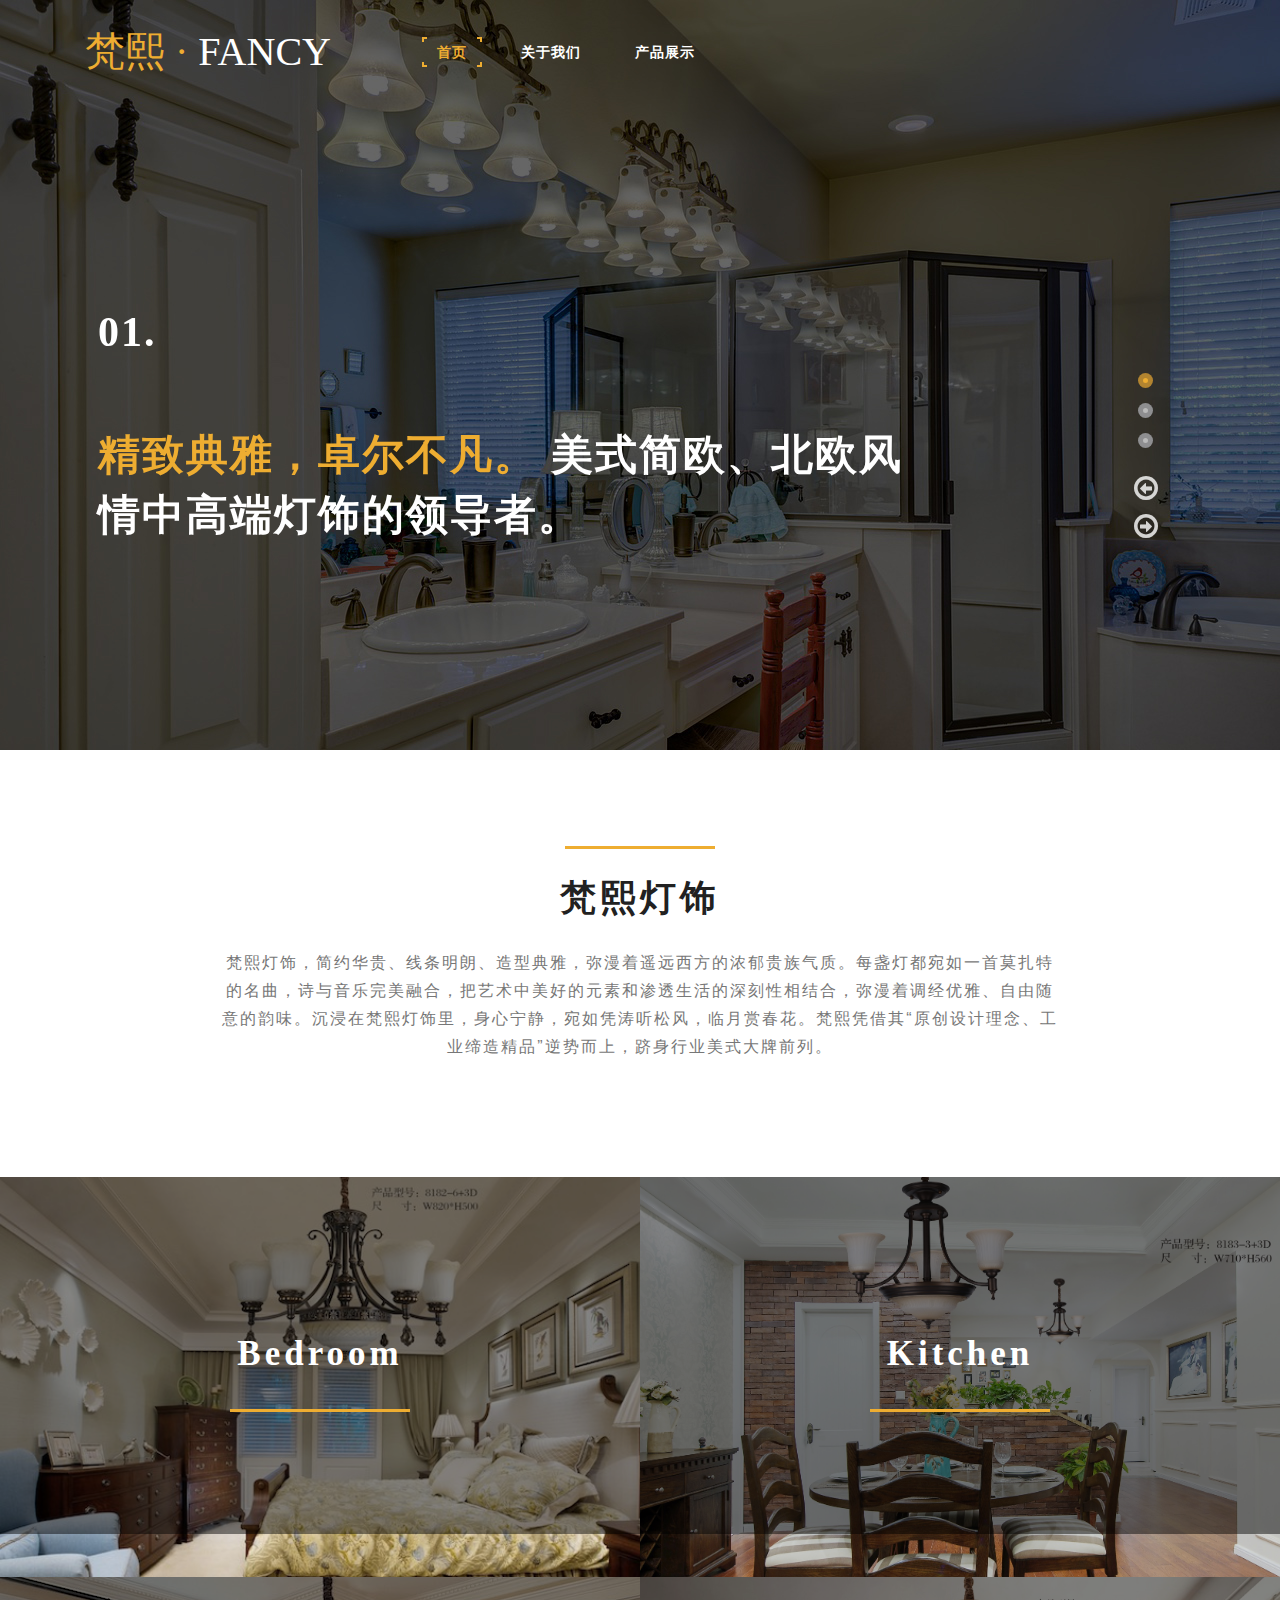
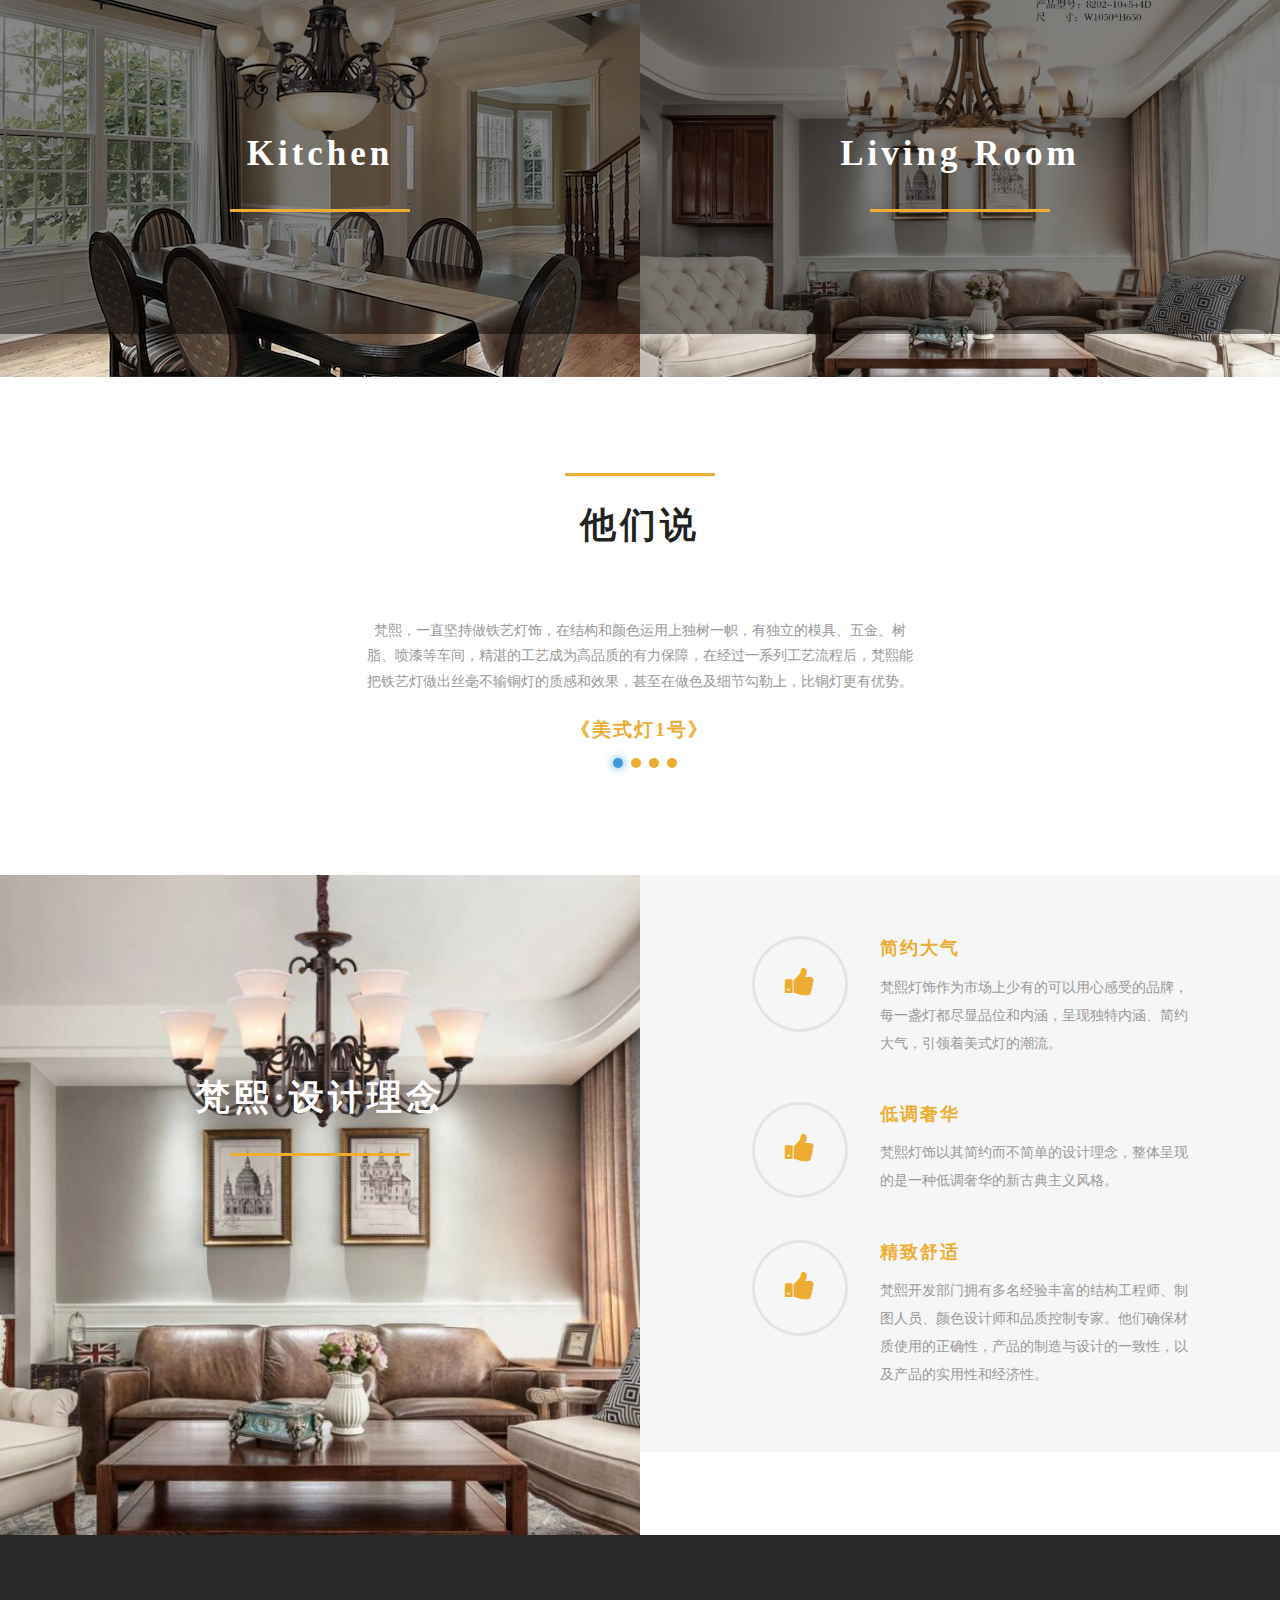
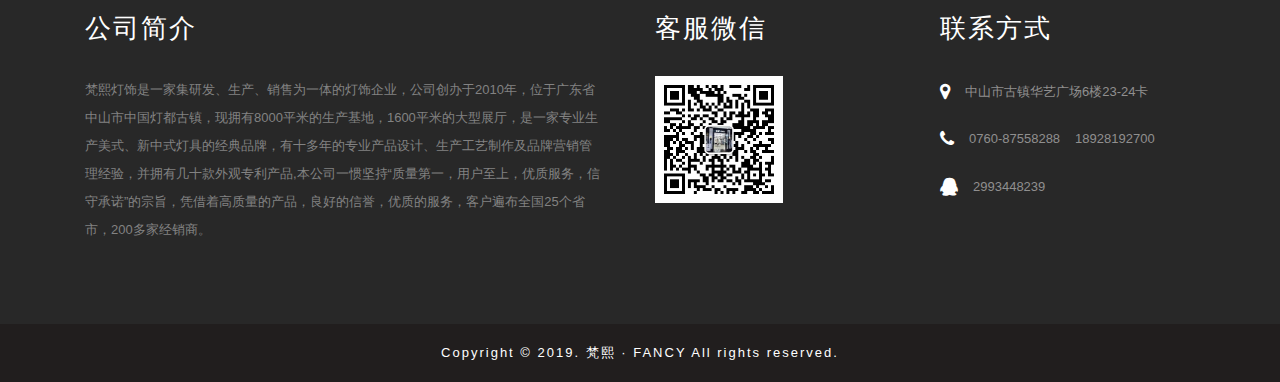
==== index.html @ ab79c202 "first" ====
<!DOCTYPE html>
<html lang="en">
<head>
<title>梵熙灯饰</title>
<!-- custom-theme -->
<meta name="viewport" content="width=device-width, initial-scale=1">
<meta http-equiv="Content-Type" content="text/html; charset=utf-8" />
<meta name="keywords" content="" />
<script type="application/x-javascript"> addEventListener("load", function() { setTimeout(hideURLbar, 0); }, false);
		function hideURLbar(){ window.scrollTo(0,1); } </script>
<!-- //custom-theme -->
<link href="css/bootstrap.css" rel="stylesheet" type="text/css" media="all" />
<link href="css/style.css" rel="stylesheet" type="text/css" media="all" />
<link rel="stylesheet" href="css/flexslider.css" type="text/css" media="screen" property="" />
<!-- js -->
<script type="text/javascript" src="js/jquery-2.1.4.min.js"></script>
<!-- //js -->
<!-- font-awesome-icons -->
<link href="css/font-awesome.css" rel="stylesheet"> 
<!-- //font-awesome-icons -->
<!-- <link href="http://fonts.googleapis.com/css?family=Shadows+Into+Light+Two&amp;subset=latin-ext" rel="stylesheet">
<link href="http://fonts.googleapis.com/css?family=Cinzel" rel="stylesheet">      -->         
</head>
	
<body>
<!-- banner -->
	<div class="banner">
		<div class="container">	
			<nav class="navbar navbar-default">
				<div class="navbar-header navbar-left">
					<button type="button" class="navbar-toggle collapsed" data-toggle="collapse" data-target="#bs-example-navbar-collapse-1">
						<span class="sr-only">Toggle navigation</span>
						<span class="icon-bar"></span>
						<span class="icon-bar"></span>
						<span class="icon-bar"></span>
					</button>
					<h1><a class="navbar-brand" href="index.html">梵熙 · <span> FANCY </span></a></h1>
				</div>
				<!-- Collect the nav links, forms, and other content for toggling -->
				<div class="collapse navbar-collapse navbar-right" id="bs-example-navbar-collapse-1">
					<nav>
							<ul class="nav navbar-nav link-effect-14" id="link-effect-14">
								<li class="active"><a href="index.html"><span>首页</span></a></li>
								<li><a href="services.html"><span>关于我们</span></a></li>
								<li><a href="gallery.html"><span>产品展示</span></a></li>
							</ul>
					</nav>	
				</div>
			</nav>
			<div class="w3_agile_banner_info">
				<section class="slider">
					<div class="flexslider">
						<ul class="slides">
							<li>
								<div class="agile_banner_info_grid">
									<p>01.</p>
									<div class="agile_banner_info_grid_pos">
										<p><span>精致典雅，卓尔不凡。</span> 美式简欧、北欧风情中高端灯饰的领导者。</p>
									</div>
								</div>
							</li>
							<li>
								<div class="agile_banner_info_grid">
									<p>02.</p>
									<div class="agile_banner_info_grid_pos">
										<p><span>美式灯后起之秀</span>梵熙签约世界照明传媒杂志《美式灯1号》，使美式灯王国新增一支劲旅</p>
									</div>
								</div>
							</li>
							<li>
								<div class="agile_banner_info_grid">
									<p>03.</p>
									<div class="agile_banner_info_grid_pos">
										<p><span>不期而遇，</span>一见倾心 </p>
									</div>
								</div>
							</li>
						</ul>
					</div>
				</section>			
			</div>
		</div>
	</div>
<!-- //banner -->
<!-- welcome -->
 	<div class="welcome">
		  <div class="container">
				<div class="ab-w3l-spa">
					<label class="wel"></label>
					<h2 class="w3ls_head">梵熙灯饰 </h2>
					<p>梵熙灯饰，简约华贵、线条明朗、造型典雅，弥漫着遥远西方的浓郁贵族气质。每盏灯都宛如一首莫扎特的名曲，诗与音乐完美融合，把艺术中美好的元素和渗透生活的深刻性相结合，弥漫着调经优雅、自由随意的韵味。沉浸在梵熙灯饰里，身心宁静，宛如凭涛听松风，临月赏春花。梵熙凭借其“原创设计理念、工业缔造精品”逆势而上，跻身行业美式大牌前列。</p> 
				</div>
		   </div>
    </div>
<!-- //welcome -->
<!-- cruise -->
	<div class="cruise-w3-agile">
		<div class="col-md-6 cruise-w3-agile-left">
			<div class="cruise-w3-agile-top">
<!-- 				<label class="cru"></label> -->
				<h3>Bedroom</h3>
				<label class="cru"></label>
			</div>
		</div>
		<div class="col-md-6 cruise-w3-agile-right">
			<div class="cruise-w3-agile-top">
<!-- 				<label class="cru"></label> -->
				<h3>Kitchen</h3>
				<label class="cru"></label>
			</div>
		</div>
		<div class="col-md-6 cruise-w3-agile-left-1">
			<div class="cruise-w3-agile-top">
<!-- 				<label class="cru"></label> -->
				<h3>Kitchen</h3>
				<label class="cru"></label>
			</div>
		</div>
		<div class="col-md-6 cruise-w3-agile-right-1">
			<div class="cruise-w3-agile-top">
<!-- 				<label class="cru"></label> -->
				<h3>Living Room</h3>
				<label class="cru"></label>
			</div>
		</div>
		<div class="clearfix"></div>
	</div>
<!-- //cruise -->
<!-- testimonials -->
	<div class="testimonials">
		<div class="container">
		<label class="wel"></label>
			<h3 class="w3ls_head">他们说</h3>
			<div class="testimonials-grids">
				<div class="wmuSlider example1 animated wow slideInUp" data-wow-delay=".5s">
					<div class="wmuSliderWrapper">
						<article style="position: absolute; width: 100%; opacity: 0;"> 
							<div class="banner-wrap">
								<div class="testimonials-grid">

									<div class="testimonials-grid-right">
										<p>梵熙，一直坚持做铁艺灯饰，在结构和颜色运用上独树一帜，有独立的模具、五金、树脂、喷漆等车间，精湛的工艺成为高品质的有力保障，在经过一系列工艺流程后，梵熙能把铁艺灯做出丝毫不输铜灯的质感和效果，甚至在做色及细节勾勒上，比铜灯更有优势。</p>
										<h4>《美式灯1号》</h4>
									</div>
									<div class="clearfix"> </div>
								</div>
							</div>
						</article>
						<article style="position: absolute; width: 100%; opacity: 0;"> 
							<div class="banner-wrap">
								<div class="testimonials-grid">
									<div class="testimonials-grid-right">
										<p>工艺上的独具匠心和品质上的精益求精，使梵熙现在已经成为美式灯的经典品牌。</p>
										<h4>Design Concept</h4>
									</div>
									<div class="clearfix"> </div>
								</div>
							</div>
						</article>
						<article style="position: absolute; width: 100%; opacity: 0;"> 
							<div class="banner-wrap">
								<div class="testimonials-grid">
									<div class="testimonials-grid-right">
										<p>梵熙灯饰作为市场上少有的可以用心感受的品牌，每一盏灯都尽显品位和内涵，呈现独特内涵、简约大气，引领着美式灯的潮流，每盏灯都拥有外观设计专利，在这美式灯行业绝对是首屈一指。</p>
										<h4>Design Concept</h4>
									</div>
									<div class="clearfix"> </div>
								</div>
							</div>
						</article>
						<article style="position: absolute; width: 100%; opacity: 0;"> 
							<div class="banner-wrap">
								<div class="testimonials-grid">
									<div class="testimonials-grid-right">
										<p>梵熙灯饰以其简约而不简单的设计理念，整体呈现的是一种低调奢华的新古典主义风格。</p>
										<h4>Design Concept</h4>
									</div>
									<div class="clearfix"> </div>
								</div>
							</div>
						</article>
					</div>
				</div>
					<script src="js/jquery.wmuSlider.js"></script> 
						<script>
							$('.example1').wmuSlider();         
						</script> 
			</div>
		</div>
	</div>
<!-- //testimonials -->
<!-- services -->
<div class="services">
		
			<div class="agileits_heading_section">
			<div class="w3layouts_skills_grids w3layouts_featured_services_grids">
				<div class="col-md-6 w3_featured_services_right">
					<div class="w3_featured-top">
<!-- 						<label class="cru"></label> -->
						<h3>梵熙·设计理念</h3>
						<label class="cru"></label>
					</div>
				</div>
				<div class="col-md-6 w3_featured_services_left">
					<div class="w3_featured_services_left_grid">
						<div class="col-xs-4 w3_featured_services_left_gridl">
							<div class="hi-icon-wrap hi-icon-effect-9 hi-icon-effect-9a">
								<i class="hi-icon fa-thumbs-up"> </i>
							</div>
						</div>
						<div class="col-xs-8 w3_featured_services_left_gridr">
							<h4>简约大气</h4>
							<p>梵熙灯饰作为市场上少有的可以用心感受的品牌，每一盏灯都尽显品位和内涵，呈现独特内涵、简约大气，引领着美式灯的潮流。</p>
						</div>
						<div class="clearfix"> </div>
					</div>
					
					<div class="w3_featured_services_left_grid">
						<div class="col-xs-4 w3_featured_services_left_gridl">
							<div class="hi-icon-wrap hi-icon-effect-9 hi-icon-effect-9a">
								<i class="hi-icon fa-thumbs-up"> </i>
							</div>
						</div>
						<div class="col-xs-8 w3_featured_services_left_gridr">
							<h4>低调奢华</h4>
							<p>梵熙灯饰以其简约而不简单的设计理念，整体呈现的是一种低调奢华的新古典主义风格。</p>
						</div>
						<div class="clearfix"> </div>
					</div>
					<div class="w3_featured_services_left_grid">
						<div class="col-xs-4 w3_featured_services_left_gridl">
							<div class="hi-icon-wrap hi-icon-effect-9 hi-icon-effect-9a">
								<i class="hi-icon fa-thumbs-up"> </i>
							</div>
						</div>
						<div class="col-xs-8 w3_featured_services_left_gridr">
							<h4>精致舒适</h4>
							<p>梵熙开发部门拥有多名经验丰富的结构工程师、制图人员、颜色设计师和品质控制专家。他们确保材质使用的正确性，产品的制造与设计的一致性，以及产品的实用性和经济性。</p>
						</div>
						<div class="clearfix"> </div>
					</div>
					
				</div>
				
				<div class="clearfix"> </div>
			</div>
	
	</div>
<!-- //services -->

<!-- footer -->
	<div class="w3ls-footer-grids">
				<div class="container">
					<div class="col-md-6 w3l-footer one">
						<h3>公司简介</h3>
						<p>  梵熙灯饰是一家集研发、生产、销售为一体的灯饰企业，公司创办于2010年，位于广东省中山市中国灯都古镇，现拥有8000平米的生产基地，1600平米的大型展厅，是一家专业生产美式、新中式灯具的经典品牌，有十多年的专业产品设计、生产工艺制作及品牌营销管理经验，并拥有几十款外观专利产品,本公司一惯坚持“质量第一，用户至上，优质服务，信守承诺”的宗旨，凭借着高质量的产品，良好的信誉，优质的服务，客户遍布全国25个省市，200多家经销商。</p>
						<div class="clearfix"></div>
					</div>
<!-- 					<div class="col-md-3 w3l-footer one tweet">
						<h3>Tweets</h3>
						<ul>
							<li>
								<a href="#"><i class="fa fa-twitter"></i>Sed ut perspiciatis unde omnis iste natus error sit voluptatem accus.
								<i>http//example.com</i></a>
								<span>About 15 minutes ago<span>
							</span></span></li>
							<li>
								<a href="#"> <i class="fa fa-twitter"></i>Nemo enim ipsam voluptatem quia voluptas sit aspernatur aut odit. 
								<i>http//example.com</i></a>
								<span>About a day ago<span>
							</span></span></li>
						</ul>
					</div> -->
					<div class="col-md-3 w3l-footer two">
						<h3>客服微信</h3>
					
						<img src="images/qrcode.jpeg" alt="" style="width: 50%; height:50%"/> 
					</div>
					<div class="col-md-3 w3l-footer three">
						<h3>联系方式</h3>
						<ul>
							<li><i class="fa fa-map-marker"></i><p> 中山市古镇华艺广场6楼23-24卡</p>
								<div class="clearfix"></div> </li>
							<li><i class="fa fa-phone"></i><p>0760-87558288</p><p>18928192700
							</p>
							 <div class="clearfix"></div> </li>
							<li><i class="fa fa-qq"></i><p>2993448239
							</p> <div class="clearfix"></div> </li>
							
						</ul>
					</div>
					<div class="clearfix"></div>
				</div>
			</div>
			<div class="copy-right-grids">
				<div class="container">
					<div class="copy-left">
							<p class="footer-gd">Copyright &copy; 2019.  梵熙 · FANCY All rights reserved.</p>
					</div>
					<div class="clearfix"></div>
				</div>
			</div>

<!-- //footer-->

<!-- flexSlider -->
	<script defer src="js/jquery.flexslider.js"></script>
	<script type="text/javascript">
		$(window).load(function(){
		  $('.flexslider').flexslider({
			animation: "slide",
			start: function(slider){
			  $('body').removeClass('loading');
			}
		  });
		});
  </script>
<!-- //flexSlider -->
<!-- for bootstrap working -->
	<script src="js/bootstrap.js"></script>
<!-- //for bootstrap working -->
<!-- start-smoth-scrolling -->
<script type="text/javascript" src="js/move-top.js"></script>
<script type="text/javascript" src="js/easing.js"></script>
<script type="text/javascript">
	jQuery(document).ready(function($) {
		$(".scroll").click(function(event){		
			event.preventDefault();
			$('html,body').animate({scrollTop:$(this.hash).offset().top},1000);
		});
	});
</script>
<!-- start-smoth-scrolling -->
<!-- here stars scrolling icon -->
	<script type="text/javascript">
		$(document).ready(function() {
			/*
				var defaults = {
				containerID: 'toTop', // fading element id
				containerHoverID: 'toTopHover', // fading element hover id
				scrollSpeed: 1200,
				easingType: 'linear' 
				};
			*/
								
			$().UItoTop({ easingType: 'easeOutQuart' });
								
			});
	</script>
<!-- //here ends scrolling icon -->
</body>
</html>
---- css/style.css ----
html, body{
    font-size: 100%;
	font-family: 'Karla', sans-serif;
	background:#ffffff;
	margin: 0;
}
p,ul li,ol li{
	margin:0;
	font-size:14px;
}
h1,h2,h3,h4,h5,h6{
	font-family: 'Cinzel', serif;
	margin:0;
}
ul,label{
	margin:0;
	padding:0;
}
body a:hover{
	text-decoration:none;
}
input[type="submit"],input[type="reset"],a,.w3_agile_service_more a i{
	-webkit-transition: 0.5s ease-in;
    -moz-transition: 0.5s ease-in;
    -ms-transition: 0.5s ease-in;
    -o-transition: 0.5s ease-in;
    transition:0.5s ease-in;
}
a:focus{
	outline:none;
}
/*-- banner --*/
.banner{
	background:url(../images/banner.jpg) no-repeat 0px 0px;
	background-size:cover;
	-webkit-background-size:cover;
	-moz-background-size:cover;
	-o-background-size:cover;
	-ms-background-size:cover;
	min-height:750px;
	position: relative;
}
.banner1{
	background:url(../images/banner.jpg) no-repeat 0px 0px;
	background-size:cover;
	-webkit-background-size:cover;
	-moz-background-size:cover;
	-o-background-size:cover;
	-ms-background-size:cover;
	min-height:300px;
	position: relative;
}
/*-- nav --*/
nav.navbar.navbar-default {
    padding: 2em 0;
}
.navbar-brand {
    float: left;
    height: 50px;
    padding: 10px 15px;
    line-height: 20px;
	font-size: 40px;
    color: #fff;
}
/*-- nav --*/
.navbar-default {
    background: none;
    border: none;
}
.navbar {
    margin-bottom: 0;
}
.navbar-collapse {
    padding: 0;
}
.navbar-right {
    margin-right: 0;
}
.navbar-default .navbar-nav > .active > a, .navbar-default .navbar-nav > .active > a:hover, .navbar-default .navbar-nav > .active > a:focus {
    color:#eead31;
    background:none;
}
.navbar-default .navbar-nav > li > a {
    font-weight: 600;
    letter-spacing: 1px;
}
.navbar-nav > li > a {
    margin: 0 0.5em;
    padding:10px 20px;
    text-transform: uppercase;
}
.navbar-default .navbar-nav > li > a:hover{
    color:#eead31;
}
.navbar-default .navbar-nav > li > a:focus {
    color: #fff;
	outline:none;
}
.navbar-right {
    margin:0;
}
.navbar-default .navbar-nav > .open > a, .navbar-default .navbar-nav > .open > a:hover, .navbar-default .navbar-nav > .open > a:focus {
    color:#eead31;
    background: none;
}
.navbar-default .navbar-nav > li > a {
    color: #fff;
}
.navbar-default .navbar-nav  > .active.open > a:focus {
	background:transparent;
	color: #fff;
}
.navbar-default .navbar-brand,.navbar-default .navbar-brand:hover, .navbar-default .navbar-brand:focus {
    color: #eead31;
}
.navbar-brand span {
    color:#fff;
}
.navbar-right {
    float: none !important;
}
.navbar-nav {
    margin:0 0 0 4em;
}
.agile_short_dropdown {
    border-radius: 0;
    background: #ffffff;
    text-align: center;
	padding:0;
	border: none;
}
.agile_short_dropdown li a{
	text-transform:uppercase;
	color:#212121;
	font-size:13px;
	font-weight:600;
	padding: .8em 0;
}
.agile_short_dropdown > li > a:hover{
    color: #fff;
    text-decoration: none;
    background-color:#eead31;
}
/*-- nav-effect --*/
.link-effect-14 a {
  overflow: hidden;
  -moz-transition: ease-out 0.3s;
  -o-transition: ease-out 0.3s;
  -webkit-transition: ease-out 0.3s;
  transition: ease-out 0.3s;
}
.link-effect-14 a span::before {
  width: 5px;
  height: 5px;
  background: transparent;
  content: "";
  position: absolute;
  left: 0;
  top: 0;
  border-top: 2px solid #eead31;
  border-left: 2px solid #eead31;
  -moz-transition: 0.3s;
  -o-transition: 0.3s;
  -webkit-transition: 0.3s;
  transition: 0.3s;
  opacity: 0;
}
.link-effect-14 a span::after {
  width: 5px;
  height: 5px;
  background: transparent;
  content: "";
  position: absolute;
  right: 0;
  bottom: 0;
  border-right: 2px solid #eead31;
  border-bottom: 2px solid #eead31;
  -moz-transition: 0.3s;
  -o-transition: 0.3s;
  -webkit-transition: 0.3s;
  transition: 0.3s;
  opacity: 0;
}
.link-effect-14 a::before {
  width: 5px;
  height: 5px;
  background: transparent;
  content: "";
  position: absolute;
  right: 0;
  top: 0;
  border-right: 2px solid #eead31;
  border-top: 2px solid #eead31;
  -moz-transition: 0.3s;
  -o-transition: 0.3s;
  -webkit-transition: 0.3s;
  transition: 0.3s;
  opacity: 0;
}
.link-effect-14 a::after {
  width: 5px;
  height: 5px;
  background: transparent;
  content: "";
  position: absolute;
  left: 0;
  bottom: 0;
  border-left: 2px solid #eead31;
  border-bottom: 2px solid #eead31;
  -moz-transition: 0.3s;
  -o-transition: 0.3s;
  -webkit-transition: 0.3s;
  transition: 0.3s;
  opacity: 0;
}
.link-effect-14 a:hover::before,.navbar-nav li.active a::before {
  opacity: 1;
  right: 5px;
  top: 5px;
}
.link-effect-14 a:hover::after,.navbar-nav li.active a::after {
  opacity: 1;
  left: 5px;
  bottom: 5px;
}
.link-effect-14 a:hover span::before,.navbar-nav li.active a span::before {
  opacity: 1;
  left: 5px;
  top: 5px;
}
.link-effect-14 a:hover span::after,.navbar-nav li.active a span::after {
  opacity: 1;
  right: 5px;
  bottom: 5px;
}
/*-- //nav-effect --*/
.agileinfo_social_icons{
	float: right;
    margin: 0.4em 0em 0 0;
}
.agileits_social_list li{
	display:inline-block;
}
.agileits_social_list li a{
	width: 30px;
    height: 30px;
    color: #fff;
    text-align: center;
    display: inline-block;
    font-size: 12px;
    border-radius: 25px;
}
.agileits_social_list li a i{
	line-height:2.4em;
}
.agileits_social_list li a:hover{
	color:#fff;
	border: 2px solid #fff;
	background:none;
}
a.w3_agile_facebook{
	background:#3b5998;
	border:2px solid #3b5998;
}
a.agile_twitter{
	background:#1da1f2;
	border:2px solid #1da1f2;
}
a.w3_agile_dribble{
	background:#ea4c89;
	border:2px solid #ea4c89;
}
a.w3_agile_vimeo{
	background:#f26522;
	border:2px solid #f26522;
}
.w3_agile_banner_info{
    margin:10em 0 0;
}
.agile_banner_info_grid{
    padding: 2em;
	width:77%;
}
.agile_banner_info_grid p {
    font-size: 3em;
    font-weight: 700;
    color: #fff;
    text-transform: uppercase;
    letter-spacing: 2px;
    font-family: 'Cinzel', serif;
	margin-bottom:1.5em;
}

.agile_banner_info_grid p span{
	color:#eead31;
}
/*-- //nav --*/
/*-- //banner --*/
/*-- welcome --*/
label.wel {
    background: #eead31;
    width: 150px;
    height: 3px;
    display: block;
    margin: 0 auto 30px;
}
.w3ls_head {
    font-size: 36px;
    color: #212121;
    font-weight: 600;
    margin-bottom: 30px;
    letter-spacing: 4px;
    text-transform: uppercase;
    text-align: center;
}
.welcome {
    padding: 6em 0;
}
.welcome p {
    font-size: 16px;
    letter-spacing: 2px;
    color: #777;
    width: 74%;
    margin: 0 auto 20px;
    line-height: 28px;
    text-align: center;
}
.agileits_w3layouts_more {
    text-align: center;
    margin-top: 3em;
}
.agileits_w3layouts_more a {
    font-size: 15px;
    color: #eead31;
    font-weight: 600;
    text-decoration: none;
    text-transform: uppercase;
    display: inline-block;
    letter-spacing: 2px;
    background: none;
    padding: 14px 36px;
    border: 2px solid #eead31;
}
.agileits_w3layouts_more a:hover {
    background: #eead31;
	border:2px solid #eead31;
	color:#fff;
}
/*-- //welcome --*/
/*-- cruise --*/
.cruise-w3-agile-left {
    background: url(../images/index_1.jpg) no-repeat 0px 0px;
    background-size: cover;
    -webkit-background-size: cover;
    -moz-background-size: cover;
    -o-background-size: cover;
    -ms-background-size: cover;
    min-height:400px;
	padding: 0;
}
.cruise-w3-agile-right {
    background: url(../images/index_2.jpg) no-repeat 0px 0px;
    background-size: cover;
    -webkit-background-size: cover;
    -moz-background-size: cover;
    -o-background-size: cover;
    -ms-background-size: cover;
    min-height:400px;
	padding: 0;
}
.cruise-w3-agile-left-1 {
    background: url(../images/index_3.jpg) no-repeat 0px 0px;
    background-size: cover;
    -webkit-background-size: cover;
    -moz-background-size: cover;
    -o-background-size: cover;
    -ms-background-size: cover;
    min-height:400px;
	padding: 0;
}
.cruise-w3-agile-right-1 {
    background: url(../images/index_4.jpg) no-repeat 0px 0px;
    background-size: cover;
    -webkit-background-size: cover;
    -moz-background-size: cover;
    -o-background-size: cover;
    -ms-background-size: cover;
    min-height:400px;
	padding: 0;
}
.cruise-w3-agile h3 {
    color: #fff;
    font-size: 35px;
    font-weight: 600;
    text-align: center;
    width: 42%;
    line-height: 40px;
    letter-spacing: 4px;
    margin: 0 auto;
    padding: 35px 0;
}
label.cru {
    background: #eead31;
    width: 180px;
    height: 3px;
    display: block;
    margin: 0 auto;
}
.cruise-w3-agile-top {
    padding: 7.65em 0;
    background:rgba(0, 0, 0, 0.47);
}
/*-- //cruise --*/
.modal-header {
    text-align: center;
    font-size: 30px;
    color: #eead31;
	font-family: 'Cinzel', serif;
	font-weight: 600;
}
.modal-body p {
    font-size: 14px;
    color: #777;
    line-height: 28px;
    padding: 20px 0;
}
/*-- testimonials --*/
.testimonials {
    padding: 6em 0;
}
.testimonials-grids {
    width: 80%;
    margin: 3em auto 0;
}
.testimonials-grid-right p {
    padding-left: 0em;
    text-align: center;
    margin: 25px auto;
    width: 61%;
	color:#999;
	font-size:14px;
	line-height:1.8em;
}
.testimonials-grid-right h4 {
    font-size: 1.2em;
    color: #eead31;
    text-align: center;
    font-weight: 600;
    letter-spacing: 2px;
}
.testimonials-grid-left img {
    margin: 0 auto;
}
/*-- wmuslider --*/
.wmuSlider {
	position: relative;
	overflow: hidden;
}
.wmuSlider .wmuSliderWrapper article img {
	/*--max-width: 100%;
	width: auto;
	height: auto;
	display:block;--*/
}
/* Default Skin */
.wmuSliderPagination {
	z-index: 2;
    position: absolute;
    left: 47%;
    bottom: 6%;
}
ul.wmuSliderPagination {
	padding:0;
}
.wmuSliderPagination li {
	float: left;
	margin: 0 8px 0 0;
	list-style-type: none;
}
.wmuSliderPagination a {
	display: block;
    text-indent: -9999px;
    width: 10px;
    height: 10px;
    background: #eead31;
    border-radius: 50px;
    -webkit-border-radius: 50px;
    -moz-border-radius: 50px;
    -o-border-radius: 50px;
	-ms-border-radius: 50px;
}
.wmuSliderPagination a.wmuActive {
	background: #3D99DC;
    box-shadow: 0px 0px 10px #3D99DC;
	-webkit-box-shadow: 0px 0px 10px #3D99DC;
	-moz-box-shadow: 0px 0px 10px #3D99DC;
	-o-box-shadow: 0px 0px 10px #3D99DC;
	-ms-box-shadow: 0px 0px 10px #3D99DC;
}
/* Default Skin */
.wmuGallery .wmuGalleryImage {
	margin-bottom: 10px;
}
.banner-wrap{
	padding:0 0 4em;
}
/*-- //wmuslider --*/
/*-- //testimonials --*/
/*-- featured-services --*/
.w3_featured_services_right {
    background: url(../images/index_bottom.png) no-repeat 0px 0px;
    background-size: cover;
    -webkit-background-size: cover;
    -moz-background-size: cover;
    -o-background-size: cover;
    -ms-background-size: cover;
    min-height:660px;
}
.w3_featured_services_left {
    background: #f6f6f6;
    padding: 4em 15em 4em 5em;
}
.w3_featured_services_left_gridr h4 {
    font-size: 1.1em;
    color: #eead31;
    text-transform: uppercase;
    letter-spacing: 2px;
    font-weight: 600;
}
.w3_featured_services_left_gridr p{
	margin:1em 0 0;
	color:#999;
	line-height:2em;
}
.hi-icon {
	display: inline-block;
    width: 90px;
    height: 90px;
    border-radius: 50%;
    text-align: center;
    position: relative;
    z-index: 1;
    color:#eead31;
}

.hi-icon:after {
	pointer-events: none;
	position: absolute;
	width: 100%;
	height: 100%;
	border-radius: 50%;
	content: '';
	-webkit-box-sizing: content-box; 
	-moz-box-sizing: content-box; 
	box-sizing: content-box;
}

.hi-icon:before {
	font-family: FontAwesome;
    speak: none;
    font-size: 2em;
    line-height: 2.7em;
    font-style: normal;
    font-weight: normal;
    font-variant: normal;
    text-transform: none;
    display: block;
    -webkit-font-smoothing: antialiased;
}
/* Effect 9 */
.hi-icon-effect-9 .hi-icon {
	-webkit-transition: box-shadow 0.2s;
	-moz-transition: box-shadow 0.2s;
	transition: box-shadow 0.2s;
}

.hi-icon-effect-9 .hi-icon:after {
	top: 0;
	left: 0;
	padding: 0;
	box-shadow:0 0 0 3px #e4e4e4;
	-webkit-transition: -webkit-transform 0.2s, opacity 0.2s;
	-moz-transition: -moz-transform 0.2s, opacity 0.2s;
	transition: transform 0.2s, opacity 0.2s;
}
.hi-icon-wrap.hi-icon-effect-9.hi-icon-effect-9a {
    text-align: center;
}
/* Effect 9a */
.w3_featured_services_left_grid:hover .hi-icon-effect-9a .hi-icon:after {
	-webkit-transform: scale(0.85);
	-moz-transform: scale(0.85);
	-ms-transform: scale(0.85);
	transform: scale(0.85);
	opacity: 0.5;
}
.w3_featured-top h3 {
    color: #fff;
    font-size: 35px;
    font-weight: 600;
    text-align: center;
    width: 45%;
    line-height: 40px;
    letter-spacing: 4px;
    margin: 0 auto;
    padding: 35px 0;
}
.w3_featured-top {
    padding: 10.5em 0;
}
.w3_featured_services_left_grid:hover .hi-icon-effect-9a .hi-icon{
	box-shadow: 0 0 0 5px rgb(236, 236, 236);
    color: #212121;
}
.w3_featured_services_left_grid {
    margin-bottom: 3em;
}
.w3_featured_services_left_grid:nth-child(3) {
    margin-bottom: 0em;
}
.w3_featured_services_left_gridr {
    padding: 0;
}
/*-- //featured-services --*/
/*-- subscribe --*/
.w3-agileits-subscribe-form {
    text-align: center;
    margin: 5em 0 0 0;
}
.wthree-subscribe {
    padding: 6em 0;
}
.w3-agileits-subscribe-form input[type="text"] {
    display: inline-block;
    background: #ececec;
    width: 45%;
    outline: none;
    padding: 1em;
    font-size: .875em;
    color: #999999;
    border: solid 2px #ececec;
}
button.btn1 {
    color: #FFFFFF;
    font-size: .9em;
    border: solid 1px #eead31;
    padding: 1em 2em;
    text-align: center;
    text-decoration: none;
    background:#eead31;
    transition: 0.5s all;
    -webkit-transition: 0.5s all;
    -moz-transition: 0.5s all;
    -o-transition: 0.5s all;
    -ms-transition: 0.5s all;
}
button.btn1:hover{
    background: none;
    border: solid 1px #eead31;
    color:#eead31;
}
/*-- //subscribe --*/
/* footer */
.w3ls-footer-grids{
	background: #282828;
    padding: 5em 0;
}
p.footer-gd {
    color: #ffffff;
    font-size: 13px;
    letter-spacing: 2px;
}
p.footer-gd a {
	color: #eead31;
}
.w3l-footer{
	float:left;
}
.w3l-footer h3 {
    font-size: 26px;
    color: #ffffff;
    margin-bottom: 32px;
    letter-spacing: 2px;
}
p.adam{
	float:right;
	color:#eead31 !important;
	font-size:13px !important;
	margin-top:20px;
}
.w3l-footer.one p{
	color: #828282;
    line-height: 28px;
    font-size: 13px;
}
.w3l-footer.two ul{
	margin:0;
	padding:0;
}
.w3l-footer.two ul li{
	list-style-type:none;
	display:block;
    line-height: 1.5em;
	font-size:14px;
	margin: 18px 0;
}
.w3l-footer.three li{
    list-style-type: none;
}
.w3l-footer.two ul li i {
    font-size: 13px;
    margin-right: 15px;
    width: 30px;
    text-align: center;
    color: #fff;
    background: #6E65F1;
    padding: 9px;
    border-radius: 50%;
	-webkit-border-radius: 50%;
	-moz-border-radius: 50%;
	-o-border-radius: 50%;
	-ms-border-radius: 50%;
    width: 30px;
    height: 30px;
}
.w3l-footer.two ul li i.fa.fa-facebook {
	background:#5d82d2;
}
.w3l-footer.two ul li i.fa.fa-twitter {
	background:#3bbef5;
}
.w3l-footer.two ul li i.fa.fa-google-plus {
	background:#ea5d4b;
}
.w3l-footer.two ul li i.fa.fa-dribbble {
	background:#f7659b;
}
.w3l-footer.two ul li i.fa.fa-pinterest-p {
	background:#e23139;
}
.w3l-footer.two ul li a{
	color: #908F8F;
    display: block;
    text-decoration: none;
    font-size: 13px;
}
.w3l-footer.three ul li {
	margin-bottom:15px;
}
.w3l-footer.three ul li i {
	float: left;
    font-size: 18px;
    color: #fff;
	line-height: 1.8;
}
.w3l-footer.three ul li p {
    list-style-type: none;
    display: block;
    color: #908F8F;
    font-size: 13px;
    line-height: 32px;
    float: left;
    margin-left: 15px;
}
.w3l-footer.three ul li span {
    display: block;
}
.w3l-footer.one {
    padding-right: 40px;
}
.tweet p {
    text-align: center;
    font-size: 16px;
    color: #000;
    margin-top: 15px;
}
.tweet ul li{
    display: block;
    font-size: 15px;
    color: #000;
}
.tweet ul li:nth-child(1) {
	border-bottom: 1px solid #404040;
	margin-bottom:12px;
	padding-bottom:12px;
}
.tweet ul li a{
	color: #828282;
    line-height: 25px;
    font-size: 13px;
    text-decoration: none;
}
.tweet ul li a i{
    color: #eead31;
    font-style: normal;
    display: block;
    margin: 2px 0;
}
.tweet ul li a i.fa {
    color: #3bbef5;
    font-style: normal;
    margin: 2px 0;
    font-size: 19px;
    float: left;
    display: block;
    width: 14%;
}
.tweet ul li span{
	display: block;
    color: #FFFFFF;
    font-size: 11px;
    letter-spacing: 2px;
    margin-top: 5px;
}
.tweet p a {
    color: #55ACEE;
    margin-left: 5px;
}
.w3l-footer.three ul li a {
    display: block;
	color:#908F8F;
	float: left;
	margin-lefT: 15px;
	margin-top: 5px;
}
i.fa-envelope-o {
	float:left;
}
.copy-right-grids {
	padding: 20px 0px;
    background: #211E1E;
}
.copy-left{
	text-align:center;
}
.copy-right ul li a:hover,.w3l-footer.three ul li a:hover{
	color:#4dd0e1;
}
.w3l-footer.two ul li:nth-child(1) a:hover {
	color:#5D82D2;
}
.w3l-footer.two ul li:nth-child(2) a:hover {
	color:#3bbef5;
}
.w3l-footer.two ul li:nth-child(3) a:hover {
	color:#ea5d4b;
}
.w3l-footer.two ul li:nth-child(4) a:hover {
	color:#f7659b;
}
.w3l-footer.two ul li:nth-child(5) a:hover {
	color:#e23139;
}
.w3l-footer.three ul,.w3l-footer.one.tweet ul {
    padding: 0;
}
/* //footer */ 
.w3layouts_news_grid{
    overflow: hidden;
    position: relative;
}
.w3layouts_news_grid_pos{
    opacity: 0;
    position: absolute;
    top: 0;
    left: 0;
    bottom: 0;
    background-color:rgba(0, 0, 0, 0.4);
    right: 0;
    -webkit-transition: all 400ms ease;
    -moz-transition: all 400ms ease;
    transition: all 400ms ease;
}
.w3layouts_news_grid_pos{
    -webkit-transform: scale3d(0,0,1);
    -moz-transform: scale3d(0,0,1);
    -ms-transform: scale3d(0,0,1);
    transform: scale3d(0,0,1);
}
.w3ls_news_grid:hover .w3layouts_news_grid .w3layouts_news_grid_pos,.w3_agileits_team_grid:hover .w3layouts_news_grid .w3layouts_news_grid_pos,
.w3layouts_gallery_grid:hover .w3layouts_news_grid .w3layouts_news_grid_pos{
    opacity:1;
	-webkit-transform: scale3d(1,1,1);
    -moz-transform: scale3d(1,1,1);
    -ms-transform: scale3d(1,1,1);
    transform: scale3d(1,1,1);
}
.w3ls_news_grid:hover .wthree_text,.w3_agileits_team_grid:hover .wthree_text,
.w3layouts_gallery_grid:hover .wthree_text{
    opacity: 1;
	-webkit-transform: translateY(0) scale3d(1,1,1);
    -moz-transform: translateY(0) scale3d(1,1,1);
    -ms-transform: translateY(0) scale3d(1,1,1);
    transform: translateY(0) scale3d(1,1,1);
    -webkit-transition: transform 400ms ease 380ms;
    -moz-transition: transform 400ms ease 380ms;
    transition: transform 400ms ease 380ms;
}
.wthree_text{
    text-align: center;
    padding: 6em 0 0;
    opacity: 0;
	    -webkit-transform: translateY(0) scale3d(0,0,1);
    -moz-transform: translateY(0) scale3d(0,0,1);
    -ms-transform: translateY(0) scale3d(0,0,1);
    transform: translateY(0) scale3d(0,0,1);
    -webkit-transition: transform 400ms ease 280ms;
    -moz-transition: transform 400ms ease 280ms;
    transition: transform 400ms ease 280ms;
}
/*-- to-top --*/
#toTop {
	display: none;
	text-decoration: none;
	position: fixed;
	bottom: 20px;
	right: 2%;
	overflow: hidden;
	z-index: 999; 
	width: 32px;
	height: 32px;
	border: none;
	text-indent: 100%;
	background: url(../images/arrow.png) no-repeat 0px 0px;
}
#toTopHover {
	width: 32px;
	height: 32px;
	display: block;
	overflow: hidden;
	float: right;
	opacity: 0;
	-moz-opacity: 0;
	filter: alpha(opacity=0);
}
/*-- //to-top --*/
/*-- gallery --*/
.gallery {
    padding: 5em 0;
}
.w3gallery-grids {
    padding: 1em;
}  
/*-- imghvr-hinge --*/
[class^='imghvr-'],
[class*=' imghvr-'] {
	position: relative;
	display: inline-block;
	margin: 0px;
	max-width: 100%;
	background-color:#eead31;
	color:#212121;
	overflow: hidden;
	-webkit-backface-visibility: hidden; 
	backface-visibility: hidden;
	-moz-osx-font-smoothing: grayscale;
	-webkit-transform: translateZ(0);
	-moz-transform: translateZ(0);
	-o-transform: translateZ(0);
	-ms-transform: translateZ(0);
	transform: translateZ(0);
	cursor: pointer;
}
[class^='imghvr-'] > img,
[class*=' imghvr-'] > img {
	vertical-align: top;
	max-width: 100%;
}
[class^='imghvr-'] .agile-figcaption,
[class*=' imghvr-'] .agile-figcaption {
	background-color:#eead31;
	padding:3.5em;
	position: absolute;
	top: 0;
	bottom: 0;
	left: 0;
	right: 0;
	color:#212121;
	text-align: center;
} 
[class^='imghvr-'] .agile-figcaption h4{
	font-size:2em;
	margin-bottom:.5em;
}
[class^='imghvr-'] .agile-figcaption p{
	line-height:2em;
	color:#fff;
}
[class^='imghvr-'] a,
[class*=' imghvr-'] a {
	position: absolute;
	top: 0;
	bottom: 0;
	left: 0;
	right: 0;
	z-index: 1;
}
[class^='imghvr-'],
[class*=' imghvr-'],
[class^='imghvr-']:before,
[class^='imghvr-']:after,
[class*=' imghvr-']:before,
[class*=' imghvr-']:after,
[class^='imghvr-'] *,
[class*=' imghvr-'] *,
[class^='imghvr-'] *:before,
[class^='imghvr-'] *:after,
[class*=' imghvr-'] *:before,
[class*=' imghvr-'] *:after {
	-webkit-box-sizing: border-box;
	-moz-box-sizing: border-box;
	-o-box-sizing: border-box;
	-ms-box-sizing: border-box;
	box-sizing: border-box;
	-webkit-transition: all 0.35s ease;
	-moz-transition: all 0.35s ease;
	transition: all 0.35s ease;
}
[class^='imghvr-hinge-'],
[class*=' imghvr-hinge-'] {
	-webkit-perspective: 50em;
	perspective: 50em;
}
[class^='imghvr-hinge-'] .agile-figcaption,
[class*=' imghvr-hinge-'] .agile-figcaption {
	opacity: 0;
	z-index: 1;
}
/*[class^='imghvr-hinge-']:hover img,
[class*=' imghvr-hinge-']:hover img {
	opacity: 0;
}
[class^='imghvr-hinge-']:hover .agile-figcaption,
[class*=' imghvr-hinge-']:hover .agile-figcaption {
	opacity: 1;
	-webkit-transition-delay: 0.21s;
	-moz-transition-delay: 0.21s;
	-o-transition-delay: 0.21s;
	-ms-transition-delay: 0.21s;
	transition-delay: 0.21s;
}*/
 
/*-- imghvr-hinge-right -- */
.imghvr-hinge-right img {
	-webkit-transform-origin: 100% 50%;
	-ms-transform-origin: 100% 50%;
	-moz-transform-origin: 100% 50%;
	-o-transform-origin: 100% 50%;
	transform-origin: 100% 50%;
}
.imghvr-hinge-right .agile-figcaption {
	-webkit-transform: rotateY(90deg);
	-moz-transform-origin: 0 50%;
	-o-transform-origin: 0 50%;
	-ms-transform-origin: 0 50%;
	transform: rotateY(90deg);
	-webkit-transform-origin: 0 50%;
	-moz-transform-origin: 0 50%;
	-o-transform-origin: 0 50%;
	-ms-transform-origin: 0 50%;
	transform-origin: 0 50%;
}
/*.imghvr-hinge-right:hover > img {
	-webkit-transform: rotateY(-90deg);
	-moz-transform: rotateY(-90deg);
	-o-transform: rotateY(-90deg);
	-ms-transform: rotateY(-90deg);
	transform: rotateY(-90deg);
}
.imghvr-hinge-right:hover .agile-figcaption {
	-webkit-transform: rotateY(0deg);
	-moz-transform: rotateY(0deg);
	-o-transform: rotateY(0deg);
	-ms-transform: rotateY(0deg);
	transform: rotateY(0deg);
} */
/*-- //imghvr-hinge --*/ 
/*-- //gallery --*/
/*-- contact --*/  
.address.address-mdl {
    margin: 2em 0;
}
.address h5 {
    font-size: 1.2em;
    font-weight: 600;
    color: #000;
}
.address p { 
    margin-top: 1em;
}
.address p i.glyphicon { 
    color: #eead31;
    margin-right: 0.5em;
}
.address p a {
    color: #999;
}
.address p a:hover{
    color: #eead31;
}
.contact-agileinfo input[type="text"] {
    width: 100%;
    color: #999;
    background: none;
    outline: none;
    font-size: 1em;
    padding: .7em .8em;
    border: solid 1px #ccc;
    -webkit-appearance: none;
    display: inline-block;
} 
input.email {
    margin: 1em 0;
}
.contact-agileinfo textarea {
    resize: none;
    width: 100%;
    background: none;
    color: #999;
    font-size: 1em;
    outline: none;
    padding: .7em .8em;
    border: solid 1px #ccc;
    min-height: 10em;
    -webkit-appearance: none;
    margin-top: 1em;
}
.contact-agileinfo input[type="submit"] {
    border: none;
    outline: 2px solid #eead31;
    color: #fff;
    padding: .6em 3em;
    font-size: 1em;
    margin: 1em 1em 0 0;
    -webkit-appearance: none;
    background: #eead31;
    transition: 0.5s all;
    -webkit-transition: 0.5s all;
    -moz-transition: 0.5s all;
}
.contact-agileinfo input[type="submit"]:hover {
    background: none;
    color: #eead31;
    letter-spacing: 2px;
}
.agileits-w3layouts-map iframe {
	width: 100%;
	min-height: 350px;
	border: none;
} 
.contact {
    padding: 5em 0;
}
/*-- //contact --*/
/*-- services --*/
.agileits_services_grid h3 {
    font-size: 1.3em;
    font-weight: 600;
    color:#eead31;
    text-transform: capitalize;
    letter-spacing: 2px;
}
.agileits_services_grid p{
	color:#999;
	line-height:2em;
	margin:1em 0 2em;
}
.w3layouts_more{
	margin:2em 0 0;
	text-align:center;
}
.w3layouts_more a{
	display:block;
	font-size:1em;
	color:#eead31;
	text-transform:uppercase;
	padding:10px 0;
	border:2px solid #eead31;
	font-weight:600;
	letter-spacing:2px;
	text-decoration:none;
}
.w3layouts_more a i{
	padding-left:1em;
	color:#eead31;
}
.w3layouts_more a:hover{
	background:#eead31;
	border:2px solid #eead31;
	color:#fff;
}
.w3layouts_more a:hover i{
	padding-left:1.5em;
	color:#212121;
}
.w3_agile_services_grid1{
	overflow:hidden;
	position: relative;
}
.w3_agile_services_grid1 img {
    -webkit-transition: all 0.25s ease-in-out;
    -moz-transition: all 0.25s ease-in-out;
    -o-transition: all 0.25s ease-in-out;
    -ms-transition: all 0.25s ease-in-out;
    transition: all 0.25s ease-in-out;
	z-index:4;
}
.agileits_services_grid:hover img {
    opacity: 1;
    transform: scale(1.15,1.15);
    -webkit-transform: scale(1.15,1.15);
    -moz-transform: scale(1.15,1.15);
    -ms-transform: scale(1.15,1.15);
    -o-transform: scale(1.15,1.15);
}
.w3_agile_services_grid1 .w3_blur {
    background-color: rgba(0, 0, 0, 0.45);
    height: 100%;
    width: 100%;
    z-index: 5;
    position: absolute;
    opacity: 0;
    top: 0;
}
.agileits_services_grid:hover .w3_blur{
    opacity: 1;
}
.w3ls_banner_bottom_grids {
    margin-top: 5em;
}
/*-- //services --*/
/*-- offer --*/
.agileits_heading_section h3 {
    color: #fff;
}
.offer {
    background: url(../images/footer.jpg) no-repeat 0px 0px;
    background-size: cover;
    -webkit-background-size: cover;
    -moz-background-size: cover;
    -o-background-size: cover;
    -ms-background-size: cover;
    background-attachment: fixed;
    padding: 5em 0;
}
.wthree_head1{
	color:#fff;
}
.agileinfo_para1{
	color:#eead31;
}
.agile_offer_grid_pos{
	position:absolute;
	top:0%;
	left:5%;
}
.agile_offer_grid_pos p{
	font-size: 7em;
    color: rgba(255, 255, 255, 0.31);
    font-weight: bold;
}
.agile_offer_grid h4{
	font-size: 1.5em;
    color: #eead31;
	font-weight:600;
    text-transform: capitalize;
}
.agile_offer_grid p.w3_agileits_service_para{
	margin:2em 0 0;
	color:#fff;
	line-height:2em;
}
.agileits_w3layouts_offer_grid{
	position:relative;
}
/*-- //offer --*/
/*-- offer-bottom --*/
.w3l_services_footer_top_right_main:nth-child(2) {
    margin: 3em 0;
}
.w3l_services_footer_top_left img {
    margin: 0 auto;
}
.w3l_services_footer_top_right_main_l{
	float:left;
}
.w3l_services_footer_top_right_main_l h3{
	font-size: 1.2em;
    color: #eead31;
    padding-right: 2em;
    border-right: 1px solid #212121;
    margin: 1.8em 0 0;
	font-weight: 600;
}
.w3l_services_footer_top_right_main_l1{
	float:left;
	margin:0 3em;
}
.w3ls_service_icon{
	width: 70px;
    height: 70px;
    border: 2px solid #eead31;
    border-radius: 40px;
    text-align: center;
}
.w3ls_service_icon i{
	font-size: 2em;
    color: #eead31;
    padding-top: .5em;
}
.w3l_services_footer_top_right_main_r{
	float:right;
	width: 50%;
}
.w3l_services_footer_top_right_main_r a{
	font-size: 1em;
    color: #212121;
    text-decoration: none;
    text-transform: uppercase;
    letter-spacing: 3px;
    font-weight: 600;
}
.w3l_services_footer_top_right_main_r a:hover{
    color: #eead31;
}
.w3l_services_footer_top_right_main_r p{
	margin:1em 0 0;
	color:#999;
	line-height:2em;
}
.agileits_portfolio_sub_grid {
    background: #eead31;
}
.w3_agile_portfolio_grid1{
	margin-top:2em;
	overflow: hidden;
}
.agileits_portfolio_sub_grid .w3layouts_port_head {
    content: '';
    z-index: 1;
    position: absolute;
    left: 49%;
    top: 50%;
    -webkit-transform: translateX(-50%) translateY(-50%);
    -moz-transform: translateX(-50%) translateY(-50%);
    transform: translateX(-50%) translateY(-50%);
    opacity: 0;
    filter: alpha(opacity=0);
    margin-top: 100px;
    -webkit-transition: all ease .3s;
    -moz-transition: all ease .3s;
    -ms-transition: all ease .3s;
    -o-transition: all ease .3s;
    transition: all ease .3s;
}
.w3_agile_portfolio_grid1:hover .agileits_w3layouts_team_grid img {
    opacity: 0.8;
}
.w3_agile_portfolio_grid1:hover .agileits_w3layouts_team_grid .w3layouts_port_head {
    opacity: 1;
    filter: alpha(opacity=100);
    margin-top: 0;
}
.w3layouts_port_head h3{
	font-size: 1em;
    letter-spacing: 5px;
    color: #fff;
    text-transform: uppercase;
    padding: 0.5em 1em;
    background: #eead31;
}
.banner-bottom {
    padding: 5em 0;
}
/*-- //offer-bottom --*/
/*-- icons --*/
.codes a {
    color: #999;
}
.icon-box {
    padding: 8px 15px;
    background:rgba(149, 149, 149, 0.18);
    margin: 1em 0 1em 0;
    border: 5px solid #ffffff;
    text-align: left;
    -moz-box-sizing: border-box;
    -webkit-box-sizing: border-box;
    box-sizing: border-box;
    font-size: 13px;
    transition: 0.5s all;
    -webkit-transition: 0.5s all;
    -o-transition: 0.5s all;
    -ms-transition: 0.5s all;
    -moz-transition: 0.5s all;
    cursor: pointer;
} 
.icon-box:hover {
    background: #000;
	transition:0.5s all;
	-webkit-transition:0.5s all;
	-o-transition:0.5s all;
	-ms-transition:0.5s all;
	-moz-transition:0.5s all;
}
.icon-box:hover i.fa {
	color:#fff !important;
}
.icon-box:hover a.agile-icon {
	color:#fff !important;
}
.codes .bs-glyphicons li {
    float: left;
    width: 12.5%;
    height: 115px;
    padding: 10px; 
    line-height: 1.4;
    text-align: center;  
    font-size: 12px;
    list-style-type: none;	
}
.codes .bs-glyphicons .glyphicon {
    margin-top: 5px;
    margin-bottom: 10px;
    font-size: 24px;
}
.codes .glyphicon {
    position: relative;
    top: 1px;
    display: inline-block;
    font-family: 'Glyphicons Halflings';
    font-style: normal;
    font-weight: 400;
    line-height: 1;
    -webkit-font-smoothing: antialiased;
    -moz-osx-font-smoothing: grayscale;
	color: #777;
} 
.codes .bs-glyphicons .glyphicon-class {
    display: block;
    text-align: center;
    word-wrap: break-word;
}
h3.icon-subheading {
    font-size: 28px;
    color: #eead31 !important;
    margin: 30px 0 15px;
    font-weight: 600;
    letter-spacing: 2px;
}
h3.agileits-icons-title {
    text-align: center;
    font-size: 33px;
    color: #222222;
    font-weight: 600;
    letter-spacing: 2px;
}
.icons a {
    color: #999;
}
.icon-box i {
    margin-right: 10px !important;
    font-size: 20px !important;
    color: #282a2b !important;
}
.bs-glyphicons li {
    float: left;
    width: 18%;
    height: 115px;
    padding: 10px;
    line-height: 1.4;
    text-align: center;
    font-size: 12px;
    list-style-type: none;
    background:rgba(149, 149, 149, 0.18);
    margin: 1%;
}
.bs-glyphicons .glyphicon {
    margin-top: 5px;
    margin-bottom: 10px;
    font-size: 24px;
	color: #282a2b;
}
.glyphicon {
    position: relative;
    top: 1px;
    display: inline-block;
    font-family: 'Glyphicons Halflings';
    font-style: normal;
    font-weight: 400;
    line-height: 1;
    -webkit-font-smoothing: antialiased;
    -moz-osx-font-smoothing: grayscale;
	color: #777;
} 
.bs-glyphicons .glyphicon-class {
    display: block;
    text-align: center;
    word-wrap: break-word;
}
@media (max-width:991px){
	h3.agileits-icons-title {
		font-size: 28px;
	}
	h3.icon-subheading {
		font-size: 22px;
	}
}
@media (max-width:768px){
	h3.agileits-icons-title {
		font-size: 28px;
	}
	h3.icon-subheading {
		font-size: 25px;
	}
	.row {
		margin-right: 0;
		margin-left: 0;
	}
	.icon-box {
		margin: 0;
	}
}
@media (max-width: 640px){
	.icon-box {
		float: left;
		width: 50%;
	}
}
@media (max-width: 480px){
	.bs-glyphicons li {
		width: 31%;
	}
}
@media (max-width: 414px){
	h3.agileits-icons-title {
		font-size: 23px;
	}
	h3.icon-subheading {
		font-size: 18px;
	}
	.bs-glyphicons li {
		width: 31.33%;
	}
}
@media (max-width: 384px){
	.icon-box {
		float: none;
		width: 100%;
	}
}
/*-- //icons --*/
.w3_wthree_agileits_icons.main-grid-border {
    padding: 5em 0;
}
/*--Typography--*/
.well {
    font-weight: 300;
    font-size: 14px;
}
.list-group-item {
    font-weight: 300;
    font-size: 14px;
}
li.list-group-item1 {
    font-size: 14px;
    font-weight: 300;
}
.typo p {
    margin: 0;
    font-size: 14px;
    font-weight: 300;
}
.show-grid [class^=col-] {
    background: #fff;
	text-align: center;
	margin-bottom: 10px;
	line-height: 2em;
	border: 10px solid #f0f0f0;
}
.show-grid [class*="col-"]:hover {
	background: #e0e0e0;
}
.grid_3{
	margin-bottom:2em;
}
.xs h3, h3.m_1{
	color:#000;
	font-size:1.7em;
	font-weight:300;
	margin-bottom: 1em;
}
.grid_3 p{
	color: #999;
	font-size: 0.85em;
	margin-bottom: 1em;
	font-weight: 300;
}
.grid_4{
	background:none;
	margin-top:50px;
}
.label {
	font-weight: 300 !important;
	border-radius:4px;
}  
.grid_5{
	background:none;
	padding:2em 0;
}
.grid_5 h3, .grid_5 h2, .grid_5 h1, .grid_5 h4, .grid_5 h5, h3.hdg, h3.bars {
    margin-bottom: 1em;
    color: #eead31;
    font-weight: 600;
    font-size: 30px;
    letter-spacing: 2px;
}
.table > thead > tr > th, .table > tbody > tr > th, .table > tfoot > tr > th, .table > thead > tr > td, .table > tbody > tr > td, .table > tfoot > tr > td {
	border-top: none !important;
}
.tab-content > .active {
	display: block;
	visibility: visible;
}
.pagination > .active > a, .pagination > .active > span, .pagination > .active > a:hover, .pagination > .active > span:hover, .pagination > .active > a:focus, .pagination > .active > span:focus {
	z-index: 0;
}
.badge-primary {
	background-color: #03a9f4;
}
.badge-success {
	background-color: #fb5710;
}
.badge-warning {
	background-color: #ffc107;
}
.badge-danger {
	background-color: #e51c23;
}
.grid_3 p{
	line-height: 2em;
	color: #888;
	font-size: 0.9em;
	margin-bottom: 1em;
	font-weight: 300;
}
.bs-docs-example {
	margin: 1em 0;
}
section#tables  p {
	margin-top: 1em;
}
.tab-container .tab-content {
	border-radius: 0 2px 2px 2px;
	border: 1px solid #e0e0e0;
	padding: 16px;
	background-color: #ffffff;
}
.table td, .table>tbody>tr>td, .table>tbody>tr>th, .table>tfoot>tr>td, .table>tfoot>tr>th, .table>thead>tr>td, .table>thead>tr>th {
	padding: 15px!important;
}
.table > thead > tr > th, .table > tbody > tr > th, .table > tfoot > tr > th, .table > thead > tr > td, .table > tbody > tr > td, .table > tfoot > tr > td {
	font-size: 0.9em;
	color: #999;
	border-top: none !important;
}
.tab-content > .active {
	display: block;
	visibility: visible;
}
.label {
	font-weight: 300 !important;
}
.label {
	padding: 4px 6px;
	border: none;
	text-shadow: none;
}
.alert {
	font-size: 0.85em;
}
h1.t-button,h2.t-button,h3.t-button,h4.t-button,h5.t-button {
	line-height:2em;
	margin-top:0.5em;
	margin-bottom: 0.5em;
}
li.list-group-item1 {
	line-height: 2.5em;
}
.input-group {
	margin-bottom: 20px;
}
.in-gp-tl{
	padding:0;
}
.in-gp-tb{
	padding-right:0;
}
.list-group {
	margin-bottom: 48px;
}
ol {
	margin-bottom: 44px;
}
h2.typoh2{
    margin: 0 0 10px;
}
@media (max-width:768px){
.grid_5 {
	padding: 0 0 1em;
}
.grid_3 {
	margin-bottom: 0em;
}
}
@media (max-width:640px){
h1, .h1, h2, .h2, h3, .h3 {
	margin-top: 0px;
	margin-bottom: 0px;
}
.grid_5 h3, .grid_5 h2, .grid_5 h1, .grid_5 h4, .grid_5 h5, h3.hdg, h3.bars {
	margin-bottom: .5em;
}
.progress {
	height: 10px;
	margin-bottom: 10px;
}
ol.breadcrumb li,.grid_3 p,ul.list-group li,li.list-group-item1 {
	font-size: 14px;
}
.breadcrumb {
	margin-bottom: 25px;
}
.well {
	font-size: 14px;
	margin-bottom: 10px;
}
h2.typoh2 {
	font-size: 1.5em;
}
.label {
	font-size: 60%;
}
.in-gp-tl {
	padding: 0 1em;
}
.in-gp-tb {
	padding-right: 1em;
}
}
@media (max-width:480px){
.grid_5 h3, .grid_5 h2, .grid_5 h1, .grid_5 h4, .grid_5 h5, h3.hdg, h3.bars {
	font-size: 1.2em;
}
.table h1 {
	font-size: 26px;
}
.table h2 {
	font-size: 23px;
	}
.table h3 {
	font-size: 20px;
}
.label {
	font-size: 53%;
}
.alert,p {
	font-size: 14px;
}
.pagination {
	margin: 20px 0 0px;
}
.grid_3.grid_4.w3layouts {
	margin-top: 25px;
}
}
@media (max-width: 320px){
.grid_4 {
	margin-top: 18px;
}
h3.title {
	font-size: 1.6em;
}
.alert, p,ol.breadcrumb li, .grid_3 p,.well, ul.list-group li, li.list-group-item1,a.list-group-item {
	font-size: 13px;
}
.alert {
	padding: 10px;
	margin-bottom: 10px;
}
ul.pagination li a {
	font-size: 14px;
	padding: 5px 11px;
}
.list-group {
	margin-bottom: 10px;
}
.well {
	padding: 10px;
}
.nav > li > a {
	font-size: 14px;
}
table.table.table-striped,.table-bordered,.bs-docs-example {
		display: none;
}
}
/*-- //typography --*/
.typo {
    padding: 5em 0;
}
ul.bs-glyphicons-list {
    padding: 0;
}
/*-- start-responsive-design --*/
@media (max-width:1440px){
}
@media (max-width:1366px){
}
@media (max-width: 1280px){
.w3_featured-top h3 {
    width: 53%;
}
.w3_featured_services_left {
    padding: 4em 5em 4em 5em;
}
}
@media (max-width: 1080px){
	.navbar-nav > li > a {
    margin: 0 0em;
}
.navbar-brand {
    line-height: 28px;
    font-size: 32px;
}
.navbar-nav > li > a {
    padding: 10px 14px;
}
.navbar-nav {
    margin: 0.3em 0 0 3em;
}
.agileinfo_social_icons {
    margin: 0.7em 0em 0 0;
}
.agile_banner_info_grid p {
    font-size: 2.5em;
}
.w3_agile_banner_info {
    margin: 6em 0 0;
}
.banner {
    min-height: 550px;
}
.cruise-w3-agile h3 {
    width: 55%;
}
.w3_featured-top h3 {
    width: 64%;
}
.w3_featured_services_left {
    padding: 4em 2em 4em 2em;
}
.w3l_services_footer_top_right_main_l1 {
    margin: 0 1em;
}
[class^='imghvr-'] .agile-figcaption, [class*=' imghvr-'] .agile-figcaption {
    padding: 1.5em;
}
}
@media (max-width: 1024px){
}
@media (max-width: 991px){
.navbar-brand {
    padding: 10px 0px;
}
.navbar-nav {
    margin: 0.3em 0 0 0em;
}
.w3_agile_banner_info {
    margin: 3em 0 0;
}
.agile_banner_info_grid p {
    font-size: 2.2em;
}
.agile_banner_info_grid {
    width: 90%;
}
.agile_banner_info_grid p {
    font-size: 2em;
}
.banner {
    min-height: 500px;
}
.welcome {
    padding: 3em 0;
}
.welcome p {
    width: 100%;
	font-size:14px;
}
.cruise-w3-agile-left-1 {
    min-height: 360px;
}
.cruise-w3-agile-right-1 {
    min-height: 360px;
}
.testimonials {
    padding: 3em 0;
}
.testimonials-grid-right p {
    width: 85%;
}
.w3_featured-top {
    padding: 7.5em 0;
}
.w3_featured_services_right {
    min-height: 396px;
}
.w3_featured_services_left {
    padding: 4em 14em 4em 2em;
}
.wthree-subscribe {
    padding: 3em 0;
}
.w3ls-footer-grids {
    padding: 3em 0;
}
.w3l-footer.one {
    padding-right: 16px;
    float: left;
    width: 50%;
	margin-bottom:2em;
}
.w3l-footer {
    float: left;
    width: 50%;
}
.w3l_services_footer_top_right {
    margin-top: 3em;
}
.agile_offer_grid {
    float: left;
    width: 33.33%;
}
.offer {
    padding: 3em 0;
}
.w3ls_banner_bottom_grids {
    margin-top: 3em;
}
.agileits_services_grid {
    margin-bottom: 2em;
}
.banner-bottom {
    padding: 3em 0 2em;
}
.w3_agile_services_grid1 img {
    width: 100%;
}
.banner1 {
    min-height: 270px;
}
.gallery {
    padding: 3em 0;
}
[class^='imghvr-'] .agile-figcaption h4 {
    font-size: 1.3em;
}
[class^='imghvr-'] .agile-figcaption p {
    line-height: 1.7em;
}
.contact {
    padding: 3em 0;
}
.contact-left {
    margin-top: 3em;
}
.w3_wthree_agileits_icons.main-grid-border {
    padding: 3em 0;
}
.typo {
    padding: 3em 0;
}
}
@media (max-width: 800px){

}
@media (max-width: 768px){

}
@media (max-width: 767px){
	.navbar-default .navbar-toggle {
		border-color: #fff;
	}
	.navbar-default .navbar-toggle .icon-bar {
		background-color: #eead31;
	}
	.navbar-toggle {
		margin: 0em 1em 0 0;
	}
	.navbar-brand {
    line-height: 31px;
    height: 34px;
}
	.navbar-default .navbar-toggle:hover, .navbar-default .navbar-toggle:focus {
		background-color: transparent;
	}
	.navbar-default .navbar-collapse, .navbar-default .navbar-form {
    border: none;
    position: absolute;
    width: 100%;
    background: #212121;
    z-index: 999;
    padding: 1em 0;
}
	.navbar-right {
		margin: 0;
	}
	.navbar-nav {
		margin:0;
		text-align: center;
	}
	.navbar-nav > li > a {
		margin: 0;
		display: inline-block;
	}
	.menu--juliet .menu__item {
		margin: 1.3em 0;
	}
	.menu--juliet .menu__item::after, .menu--juliet .menu__item--current::after {
		border-top-color: #656b6d;
	}
	.agileinfo_social_icons {
		margin: 0 0 1em;
		text-align: center;
		float: none;
	}
	.navbar-nav .open .dropdown-menu {
		background-color: #fff;
	}
	.navbar-nav .open .dropdown-menu {
		position: absolute;
		float: left;
		left: 38%;
	}
	nav.navbar.navbar-default {
		margin: 0em 0 0;
	}
	.navbar-nav > li > a {
    padding: 10px 24px;
}
}
@media (max-width: 736px){
.agile_offer_grid {
    float: left;
    width: 50%;
    margin-bottom: 2em;
}
.offer {
    padding: 3em 0 1em;
}
[class^='imghvr-'] .agile-figcaption, [class*=' imghvr-'] .agile-figcaption {
    padding: 3.5em;
}
}
@media (max-width: 667px){
.agile_banner_info_grid p {
    font-size: 1.9em;
}
.agile_banner_info_grid {
    width: 94%;
}
.banner {
    min-height: 440px;
}
.banner1 {
    min-height: 250px;
}
[class^='imghvr-'] .agile-figcaption, [class*=' imghvr-'] .agile-figcaption {
    padding: 3em;
}
}
@media (max-width: 640px){
.agile_banner_info_grid p {
    font-size: 1.7em;
}
.w3_agile_banner_info {
    margin: 2em 0 0;
}
.banner {
    min-height: 410px;
}
.w3ls_head {
    font-size: 30px;
}
.agileits_w3layouts_more a {
    font-size: 14px;
    padding: 10px 28px;
}
.agileits_w3layouts_more {
    margin-top: 2em;
}
.cruise-w3-agile h3 {
    font-size: 30px;
    padding: 30px 0;
}
.cruise-w3-agile-right-1 {
    min-height: 350px;
}
.cruise-w3-agile-left-1 {
    min-height: 350px;
}
.testimonials-grid-right p {
    width: 100%;
}
.w3_featured_services_left {
    padding: 4em 7em 4em 2em;
}
.w3-agileits-subscribe-form {
    margin: 3em 0 0 0;
}
.w3_featured-top h3 {
    font-size: 30px;
    padding: 30px 0;
}
.cruise-w3-agile-right {
    min-height: 390px;
}
.cruise-w3-agile-left {
    min-height: 390px;
}
.banner1 {
    min-height: 220px;
}
[class^='imghvr-'] .agile-figcaption, [class*=' imghvr-'] .agile-figcaption {
    padding: 2.5em;
}
}
@media (max-width: 600px){
.w3l_services_footer_top_right_main_l h3 {
    padding-right: 1em;
}
.w3l_services_footer_top_right_main_l1 {
    margin: 0px 0.5em;
}
}
@media (max-width: 568px){
.agile_banner_info_grid p {
    font-size: 1.5em;
}
.w3l_services_footer_top_right_main_r {
    width: 48%;
}	
}
@media (max-width: 480px){
nav.navbar.navbar-default {
    padding: 1em 0 0;
}
.navbar-toggle {
    margin: 0.5em 0.5em 0 0;
}
.w3_agile_banner_info {
    margin: 4em 0 0;
}
.agile_banner_info_grid p {
    font-size: 1.4em;
}
.banner {
    min-height: 360px;
}
.cruise-w3-agile-top {
    padding: 5em 0;
}
.cruise-w3-agile-left {
    min-height: 306px;
}
.cruise-w3-agile-right {
    min-height: 306px;
}
.cruise-w3-agile-right-1 {
    min-height: 306px;
}
.cruise-w3-agile-left-1 {
    min-height: 306px;
}
.w3_featured-top {
    padding: 5em 0;
}
.w3_featured_services_right {
    min-height: 306px;
}
.w3_featured_services_left {
    padding: 3em 1em 3em 1em;
}
.w3-agileits-subscribe-form input[type="text"] {
    width: 60%;
}
.agile_offer_grid {
    width: 100%;
    margin-bottom: 2em;
}
.w3l_services_footer_top_right_main_r {
    width: 100%;
    margin-top: 2em;
}
.w3l_services_footer_top_right_main_l1 {
    margin: 0px 1.5em;
}
.banner1 {
    min-height: 190px;
}
[class^='imghvr-'] .agile-figcaption, [class*=' imghvr-'] .agile-figcaption {
    padding: 1em;
}
}
@media (max-width: 414px){
.agile_banner_info_grid {
    padding: 1em;
}
.banner {
    min-height: 320px;
}
.cruise-w3-agile h3 {
    width: 70%;
}
.w3_featured-top h3 {
    width: 100%;
}
.w3l-footer.one {
    width: 100%;
    margin-bottom: 2em;
}
.w3l-footer {
    width: 100%;
    margin-bottom: 2em;
}
.w3ls-footer-grids {
    padding: 3em 0 0;
}
p.footer-gd {
    line-height: 25px;
}
.w3l-footer h3 {
    font-size: 24px;
    margin-bottom: 20px;
}
.w3ls_head {
    font-size: 26px;
    letter-spacing: 2px;
}
.banner1 {
    min-height: 170px;
}
.w3gallery-grids {
    width: 100%;
}
[class^='imghvr-'] .agile-figcaption, [class*=' imghvr-'] .agile-figcaption {
    padding: 4em;
}
}
@media (max-width: 384px){
.w3_featured_services_left {
    padding: 3em 0em 3em 0em;
}
}
@media (max-width: 375px){
[class^='imghvr-'] .agile-figcaption, [class*=' imghvr-'] .agile-figcaption {
    padding: 3em;
}
}
@media (max-width: 320px){
.navbar-brand {
    font-size: 26px;
}
.agile_banner_info_grid {
    padding: 0em;
	width:100%;
}
.agile_banner_info_grid p {
    font-size: 1em;
}
.banner {
    min-height: 290px;
}
.welcome {
    padding: 2em 0;
}
.welcome p {
    line-height: 26px;
}
.cruise-w3-agile-top {
    padding: 3em 0;
}
.cruise-w3-agile h3 {
    font-size: 26px;
    padding: 18px 0;
	width: 90%;
}
.cruise-w3-agile-left {
    min-height: 217px;
}
.cruise-w3-agile-right {
    min-height: 217px;
}
.cruise-w3-agile-left-1 {
    min-height: 178px;
}
.cruise-w3-agile-right-1 {
    min-height: 217px;
}
.w3ls_head {
    font-size: 24px;
}
label.wel {
    margin: 0 auto 24px;
}
.testimonials {
    padding: 2em 0;
}
.testimonials-grids {
    width: 100%;
    margin: 2em auto 0;
}
.hi-icon {
    width: 70px;
    height: 70px;
}
.hi-icon:before {
    font-size: 1.5em;
    line-height: 2.8em;
}
.w3_featured_services_left_gridr h4 {
    font-size: 1em;
}
.w3_featured_services_left {
    padding: 2em 0em 2em 0em;
}
.wthree-subscribe {
    padding: 2em 0;
}
button.btn1 {
    padding: 1em 1.2em;
}
.w3ls-footer-grids {
    padding: 2em 0 0;
}
.w3l-footer.one {
    padding: 0;
}
.w3l-footer {
    padding: 0;
}
.banner-bottom {
    padding: 2em 0 0em;
}
.w3ls_banner_bottom_grids {
    margin-top: 2em;
}
.agileits_services_grid {
    padding: 0;
}
.offer {
    padding: 2em 0 0em;
}
.agile_offer_grid {
    padding: 0;
}
.w3l_services_footer_top_right {
    margin-top: 2em;
    padding:0;
	 margin-bottom: 2em;
}
.w3l_services_footer_top_right_main_l1 {
    margin: 0px 1em;
}
.w3l_services_footer_top_right_main_r {
    margin-top: 1em;
}
.w3l_services_footer_top_right_main:nth-child(2) {
    margin: 1em 0;
}
.w3l_services_footer_top_left {
    padding: 0;
}
.banner1 {
    min-height: 150px;
}
.gallery {
    padding: 2em 0;
}
.w3gallery-grids {
    padding: 0.5em 0;
}
.contact {
    padding: 2em 0;
}
.contact-right {
    padding: 0;
}
.contact-left {
    margin-top: 2em;
    padding: 0;
}
.agileits-w3layouts-map iframe {
    min-height: 230px;
}
.w3_wthree_agileits_icons.main-grid-border {
    padding: 2em 0;
}
.typo {
    padding: 2em 0;
}
.modal-header {
    font-size: 26px;
}
}
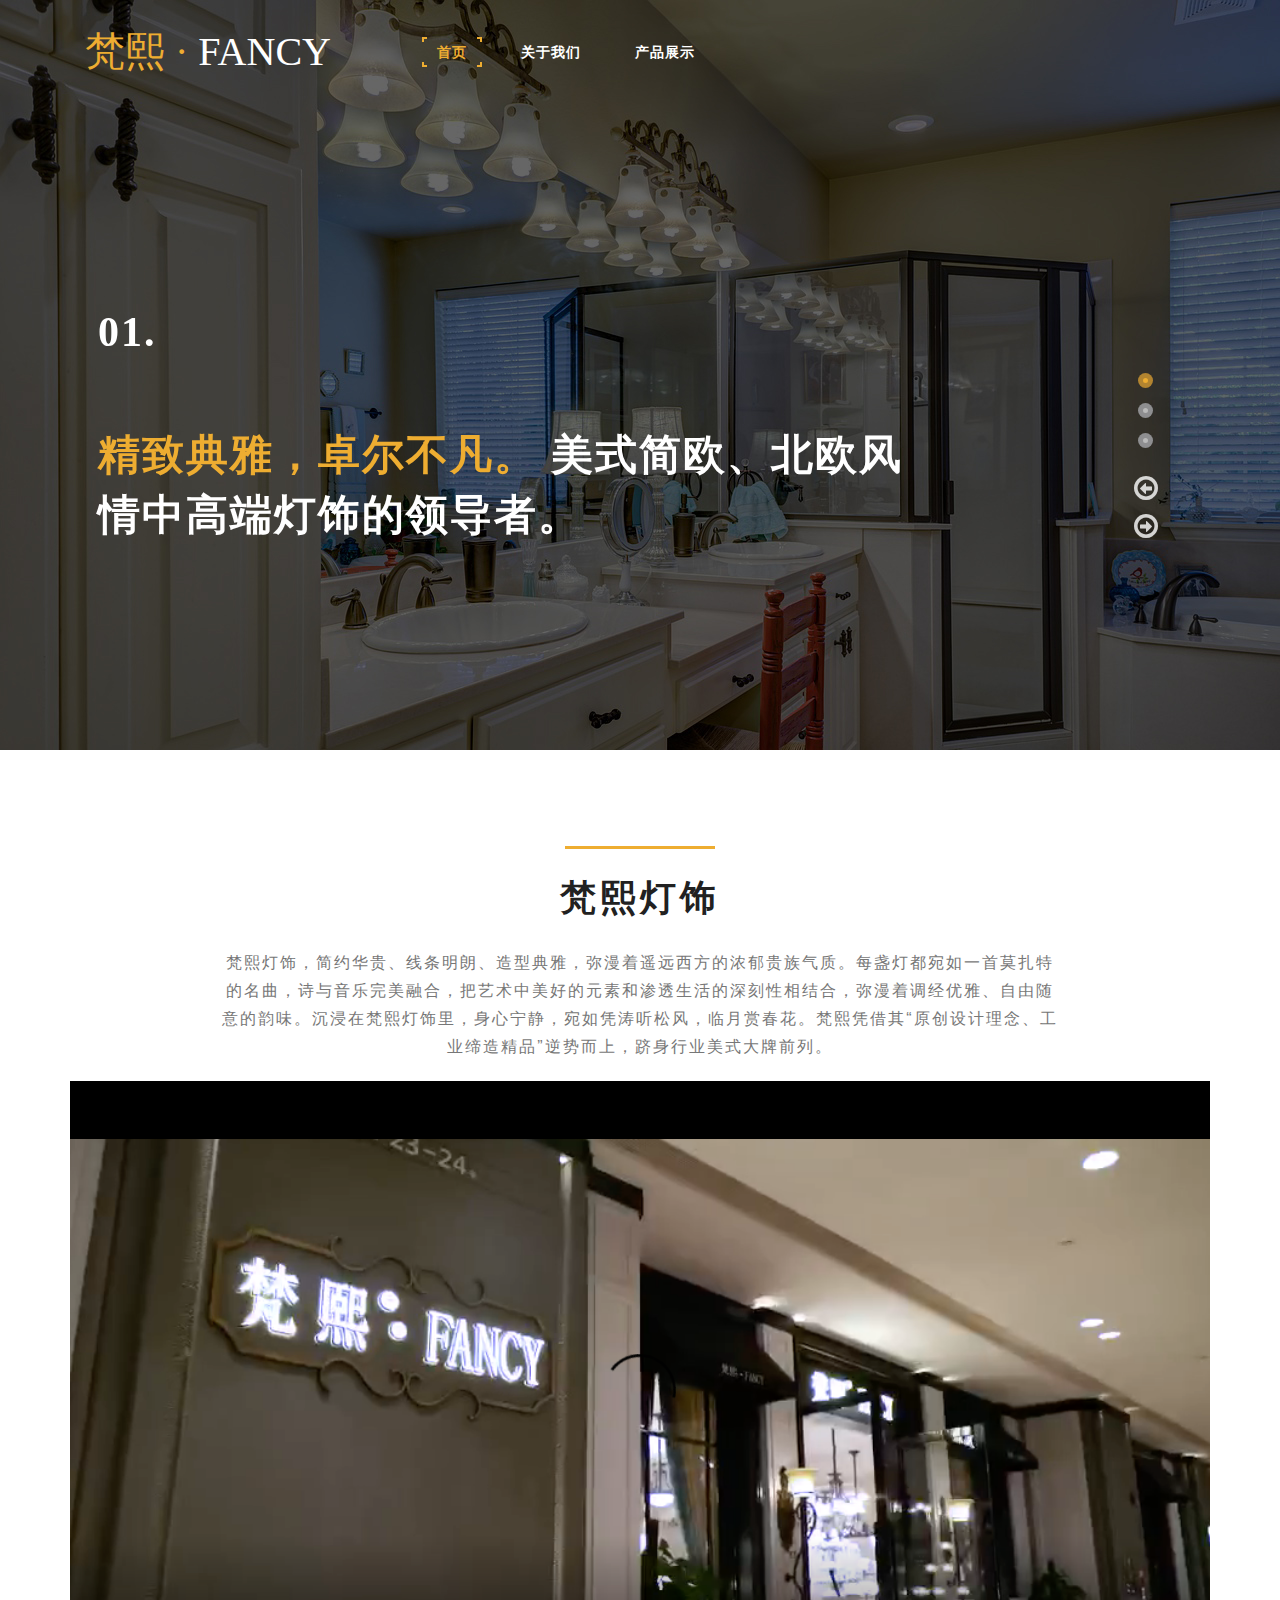
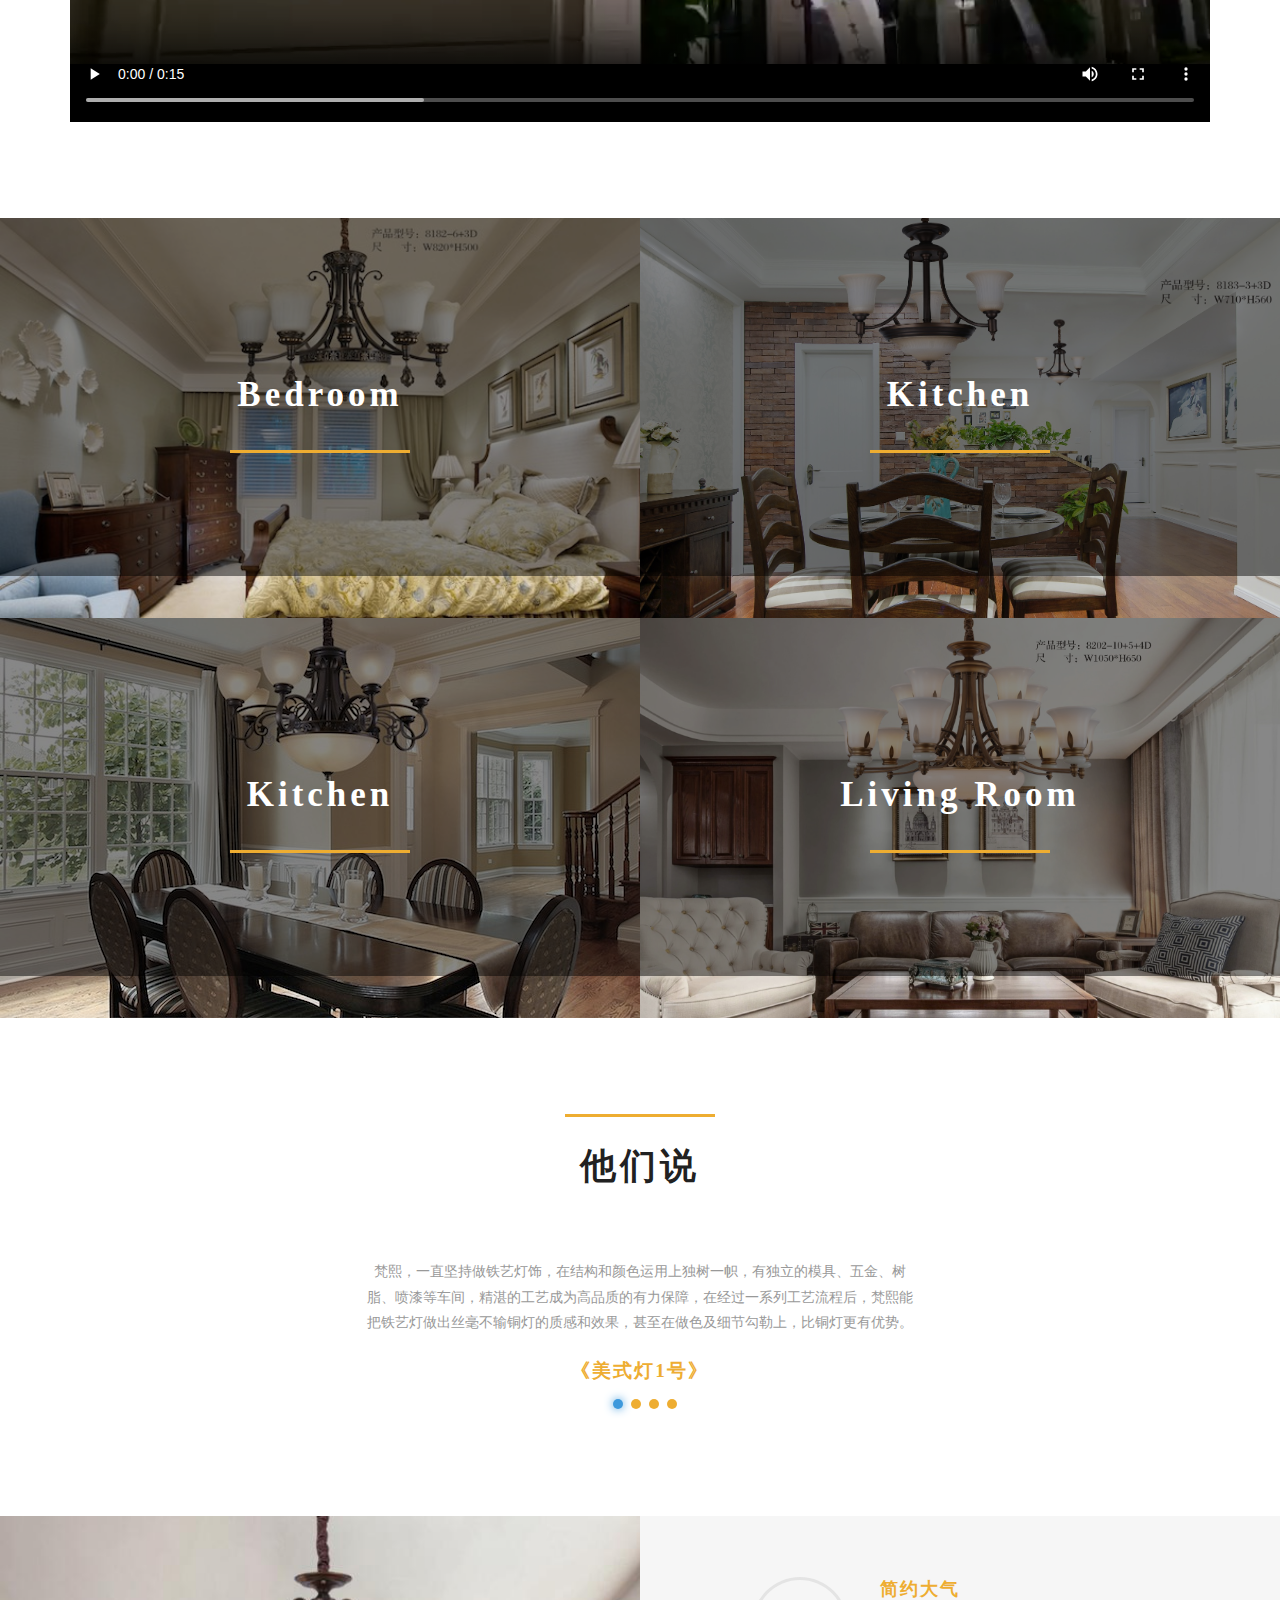
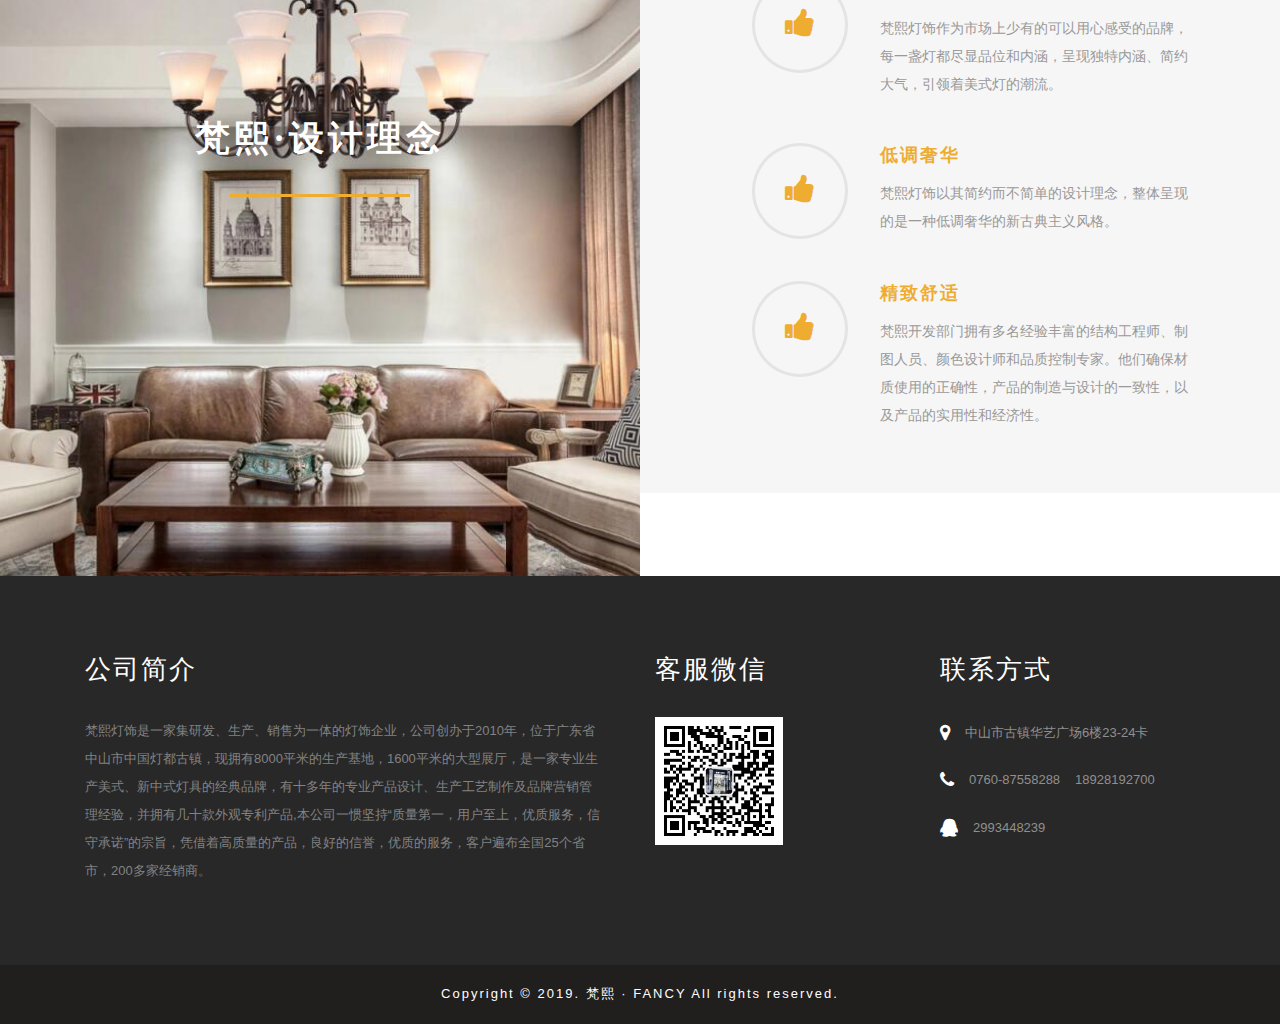
==== commit 36cdc42a: "mp4" ====
--- a/index.html
+++ b/index.html
@@ -89,6 +89,11 @@
 					<label class="wel"></label>
 					<h2 class="w3ls_head">梵熙灯饰 </h2>
 					<p>梵熙灯饰，简约华贵、线条明朗、造型典雅，弥漫着遥远西方的浓郁贵族气质。每盏灯都宛如一首莫扎特的名曲，诗与音乐完美融合，把艺术中美好的元素和渗透生活的深刻性相结合，弥漫着调经优雅、自由随意的韵味。沉浸在梵熙灯饰里，身心宁静，宛如凭涛听松风，临月赏春花。梵熙凭借其“原创设计理念、工业缔造精品”逆势而上，跻身行业美式大牌前列。</p> 
+					<div style="text-align: center;" class="vid-wrap">
+						<video src="images/WeChatSight9.mp4" controls="controls" preload poster="images/fanxi.jpg">
+							您的浏览器不支持 video 标签。
+						</video>
+					</div>
 				</div>
 		   </div>
     </div>
--- a/css/style.css
+++ b/css/style.css
@@ -29,6 +29,22 @@
 a:focus{
 	outline:none;
 }
+
+
+.vid-wrap{
+    width:100%;background: #000;
+    position:relative;
+    padding-bottom:56.25%;    /*需要用padding来维持16:9比例,也就是9除以16*/
+    height: 0;
+}
+.vid-wrap video{
+    position: absolute;
+    top:0;
+    left: 0;
+    width: 100%;
+    height: 100%
+}
+
 /*-- banner --*/
 .banner{
 	background:url(../images/banner.jpg) no-repeat 0px 0px;
